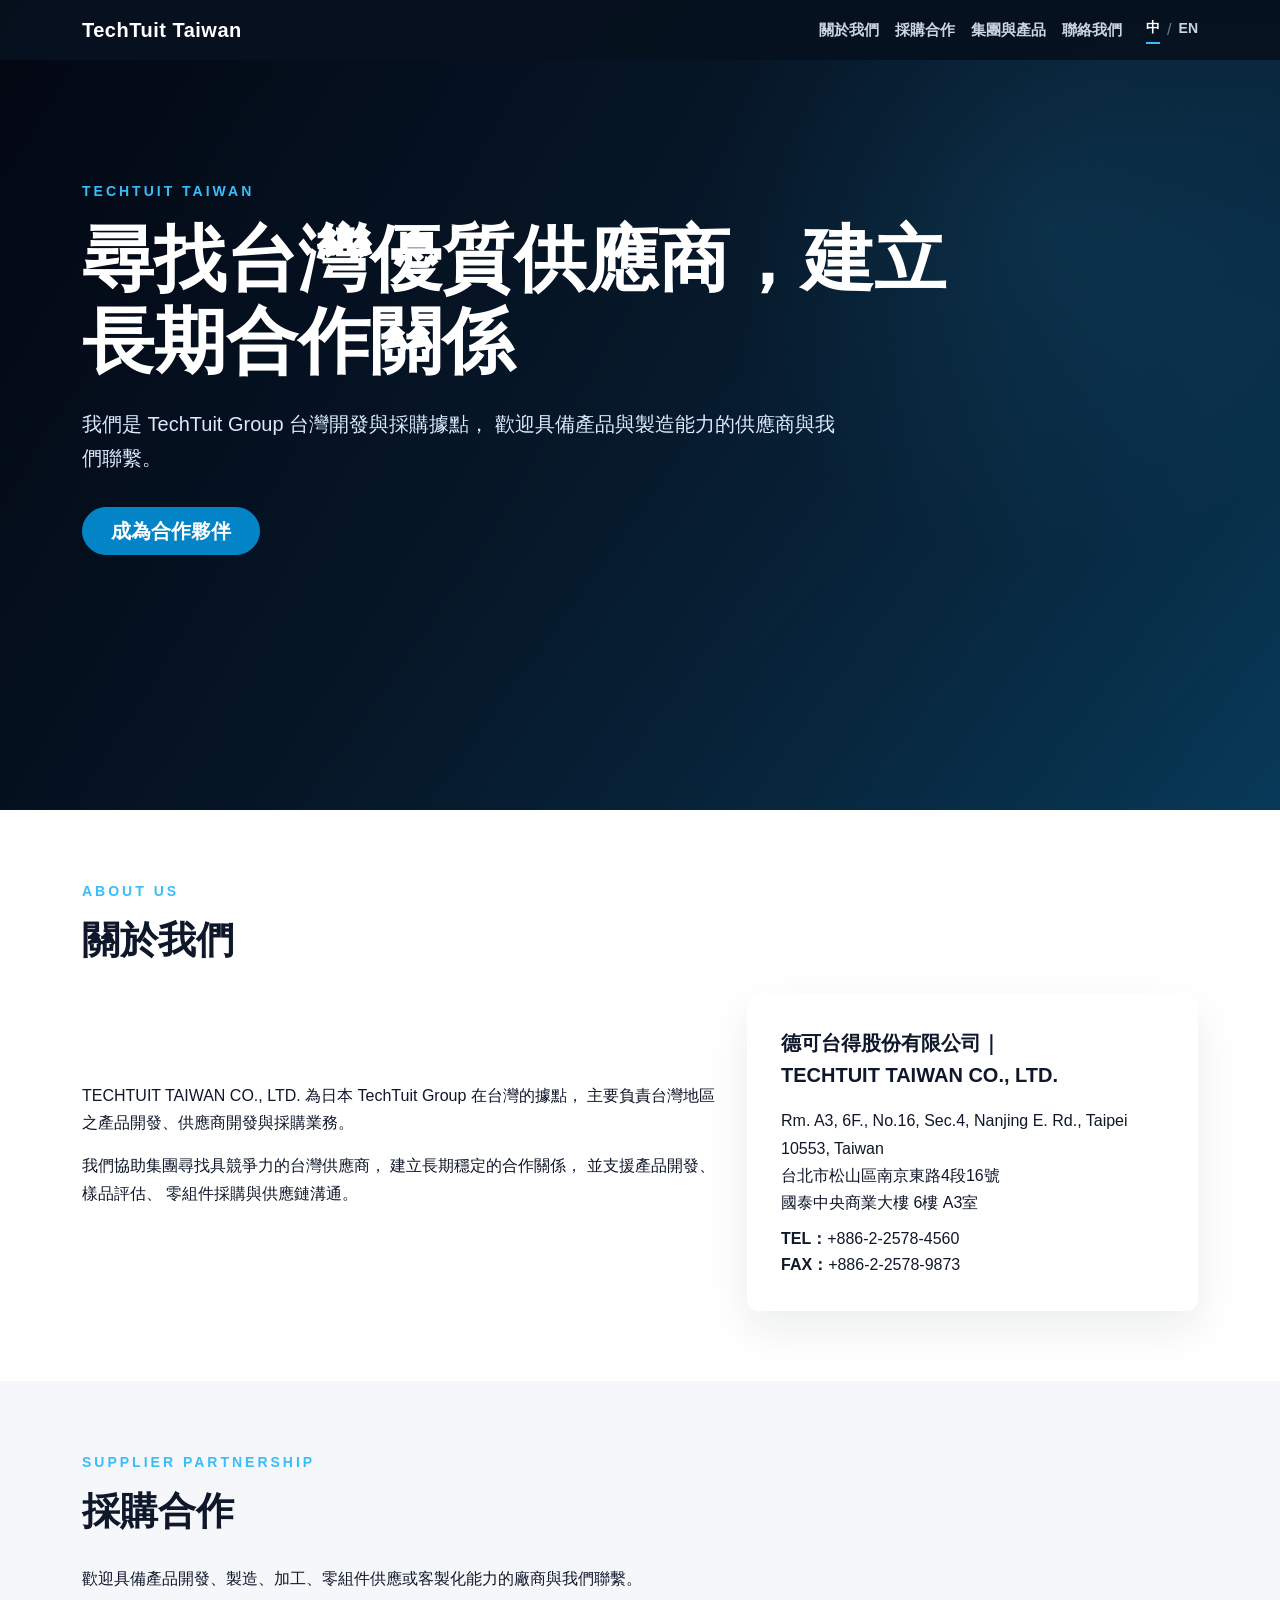
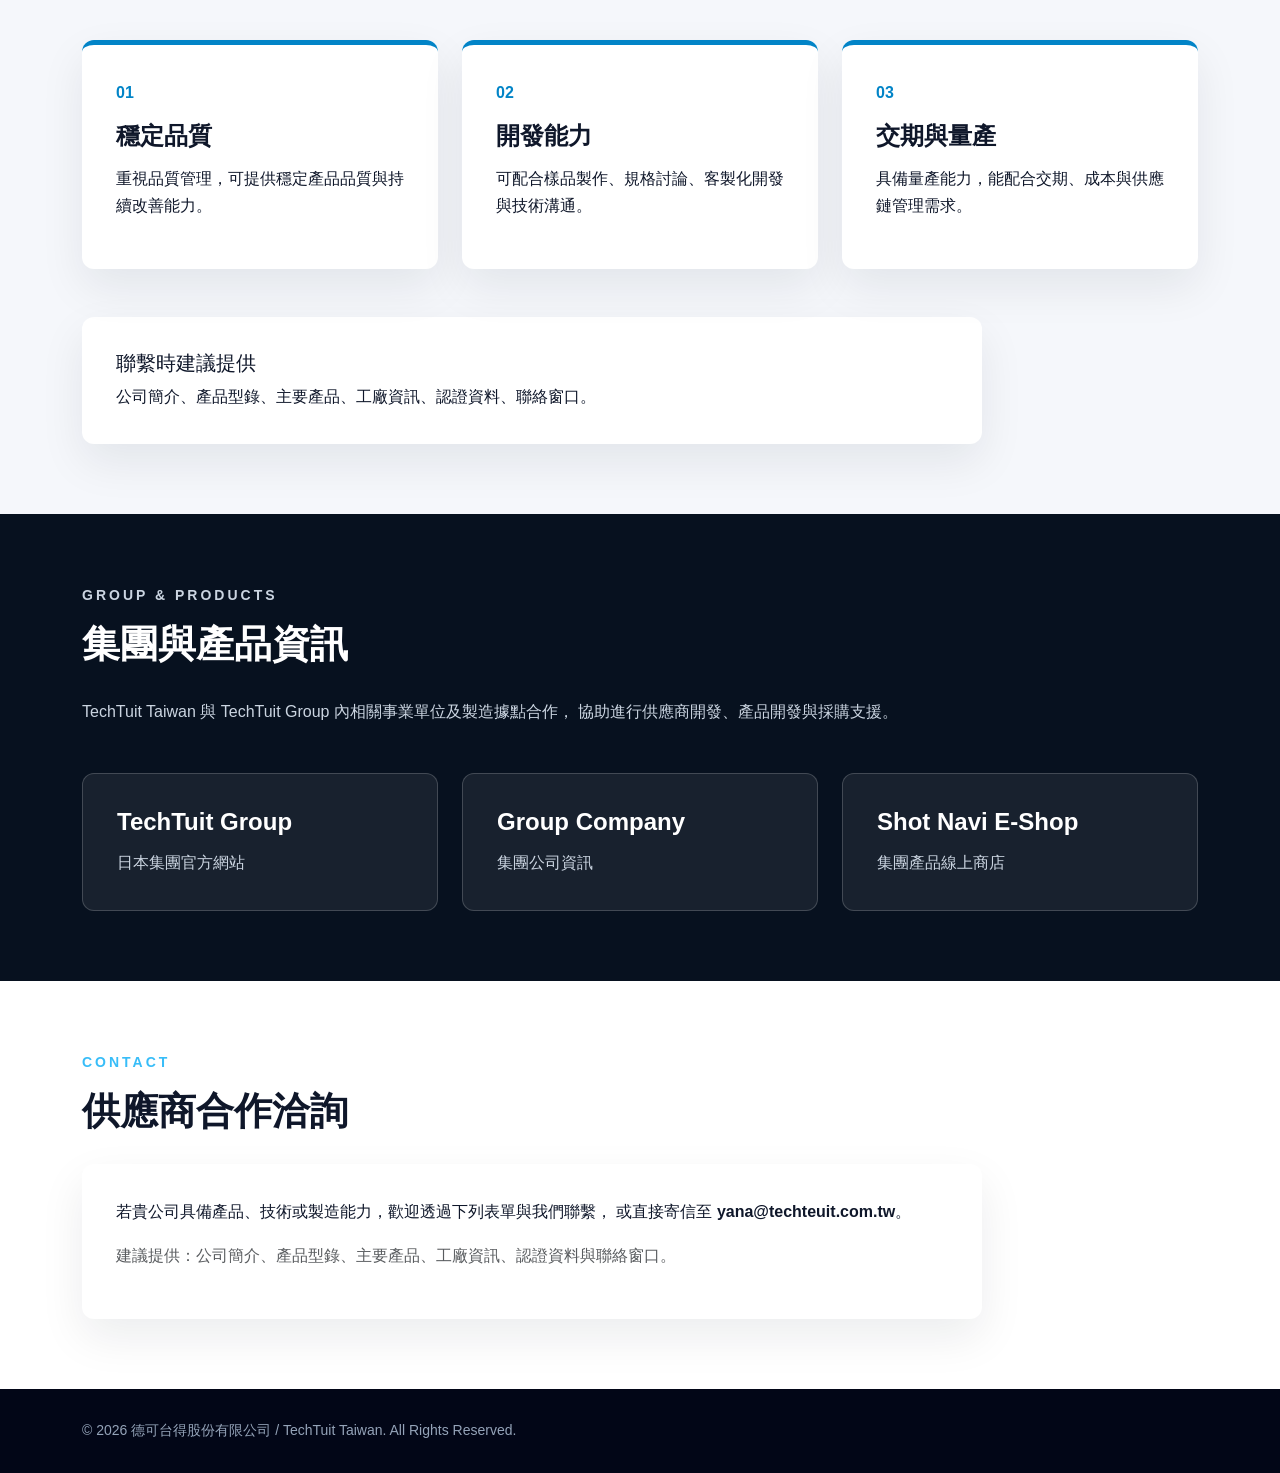
==== index.html @ e98f9c7b "Add files via upload" ====
<!doctype html>
<html lang="zh-Hant">
<head>
  <meta charset="utf-8">
  <meta name="viewport" content="width=device-width, initial-scale=1">
  <title>德可台得股份有限公司｜TECHTUIT TAIWAN CO.,LTD.</title>

  <link href="https://cdn.jsdelivr.net/npm/bootstrap@5.3.3/dist/css/bootstrap.min.css" rel="stylesheet">
  <link href="style2.css" rel="stylesheet">
</head>

<body>

<nav class="navbar navbar-expand-lg navbar-dark fixed-top">
  <div class="container">
    <a class="navbar-brand fw-bold" href="index.html">TechTuit Taiwan</a>

    <button class="navbar-toggler" type="button" data-bs-toggle="collapse" data-bs-target="#nav">
      <span class="navbar-toggler-icon"></span>
    </button>

    <div id="nav" class="collapse navbar-collapse">
      <ul class="navbar-nav ms-auto">
        <li class="nav-item"><a class="nav-link" href="#about">關於我們</a></li>
        <li class="nav-item"><a class="nav-link" href="#supplier">採購合作</a></li>
        <li class="nav-item"><a class="nav-link" href="#group">集團與產品</a></li>
        <li class="nav-item"><a class="nav-link" href="#contact">聯絡我們</a></li>
      </ul>

      <div class="lang-switch ms-lg-3 mt-3 mt-lg-0">
        <a href="index.html" class="active">中</a>
        <span>/</span>
        <a href="en/index.html">EN</a>
      </div>
    </div>
  </div>
</nav>

<header class="hero">
  <div class="container">
    <p class="eyebrow">TechTuit Taiwan</p>
    <h1>尋找台灣優質供應商，建立長期合作關係</h1>
    <p class="lead">
      我們是 TechTuit Group 台灣開發與採購據點，
      歡迎具備產品與製造能力的供應商與我們聯繫。
    </p>
    <a href="#contact" class="btn btn-primary btn-lg mt-3">成為合作夥伴</a>
  </div>
</header>
<section id="about" class="section">
  <div class="container">

    <p class="section-label">About Us</p>
    <h2>關於我們</h2>

    <div class="row align-items-center g-4">

      <div class="col-lg-7">
        <p>
          TECHTUIT TAIWAN CO., LTD. 為日本 TechTuit Group 在台灣的據點，
          主要負責台灣地區之產品開發、供應商開發與採購業務。
        </p>

        <p>
          我們協助集團尋找具競爭力的台灣供應商，
          建立長期穩定的合作關係，
          並支援產品開發、樣品評估、
          零組件採購與供應鏈溝通。
        </p>
      </div>

      <div class="col-lg-5">
        <div class="info-card">

          <h5>
            德可台得股份有限公司｜<br>
            TECHTUIT TAIWAN CO., LTD.
          </h5>

          <p class="address-info">
            Rm. A3, 6F., No.16, Sec.4, Nanjing E. Rd., Taipei 10553, Taiwan<br>
            台北市松山區南京東路4段16號<br>
            國泰中央商業大樓 6樓 A3室
          </p>

          <p class="contact-info">
            <strong>TEL：</strong>+886-2-2578-4560<br>
            <strong>FAX：</strong>+886-2-2578-9873
          </p>

        </div>
      </div>

    </div>
  </div>
</section>

<section id="supplier" class="section section-light">
  <div class="container">
    <p class="section-label">Supplier Partnership</p>
    <h2>採購合作</h2>

    <p class="mb-5">
      歡迎具備產品開發、製造、加工、零組件供應或客製化能力的廠商與我們聯繫。
    </p>

    <div class="row g-4">
      <div class="col-md-4">
        <div class="card-box">
          <span>01</span>
          <h4>穩定品質</h4>
          <p>重視品質管理，可提供穩定產品品質與持續改善能力。</p>
        </div>
      </div>

      <div class="col-md-4">
        <div class="card-box">
          <span>02</span>
          <h4>開發能力</h4>
          <p>可配合樣品製作、規格討論、客製化開發與技術溝通。</p>
        </div>
      </div>

      <div class="col-md-4">
        <div class="card-box">
          <span>03</span>
          <h4>交期與量產</h4>
          <p>具備量產能力，能配合交期、成本與供應鏈管理需求。</p>
        </div>
      </div>
    </div>

    <div class="contact-box mt-5">
      <h5>聯繫時建議提供</h5>
      <p class="mb-0">公司簡介、產品型錄、主要產品、工廠資訊、認證資料、聯絡窗口。</p>
    </div>
  </div>
</section>

<section id="group" class="section section-dark">
  <div class="container">
    <p class="section-label">Group & Products</p>
    <h2>集團與產品資訊</h2>

    <p>
      TechTuit Taiwan 與 TechTuit Group 內相關事業單位及製造據點合作，
      協助進行供應商開發、產品開發與採購支援。
    </p>

    <div class="row g-4 mt-4">
      <div class="col-md-4">
        <a class="link-card" href="https://www.techtuit.co.jp/" target="_blank">
          <h4>TechTuit Group</h4>
          <p>日本集團官方網站</p>
        </a>
      </div>

      <div class="col-md-4">
        <a class="link-card" href="https://www.techtuit.co.jp/abouttechtuit/group/" target="_blank">
          <h4>Group Company</h4>
          <p>集團公司資訊</p>
        </a>
      </div>

      <div class="col-md-4">
        <a class="link-card" href="https://online-shop.shotnavi.jp/" target="_blank">
          <h4>Shot Navi E-Shop</h4>
          <p>集團產品線上商店</p>
        </a>
      </div>
    </div>
  </div>
</section>

<section id="contact" class="section">
  <div class="container">
    <p class="section-label">Contact</p>
    <h2>供應商合作洽詢</h2>

    <div class="contact-box">
      <p>
        若貴公司具備產品、技術或製造能力，歡迎透過下列表單與我們聯繫，
        或直接寄信至 <strong>yana@techteuit.com.tw</strong>。
      </p>

      <p class="text-muted">
        建議提供：公司簡介、產品型錄、主要產品、工廠資訊、認證資料與聯絡窗口。
      </p>
    <!-- 
      <hr>
    
      <form action="https://formspree.io/f/你的ID" method="POST">
        <div class="row g-3">
          <div class="col-md-6">
            <input type="text" name="company" class="form-control" placeholder="公司名稱" required>
          </div>

          <div class="col-md-6">
            <input type="text" name="name" class="form-control" placeholder="聯絡人" required>
          </div>

          <div class="col-md-6">
            <input type="email" name="email" class="form-control" placeholder="Email" required>
          </div>

          <div class="col-md-6">
            <input type="text" name="product" class="form-control" placeholder="產品類型 / 服務項目">
          </div>

          <div class="col-12">
            <textarea name="message" class="form-control" rows="5" placeholder="產品 / 公司介紹"></textarea>
          </div>
        </div>

        <input type="hidden" name="_subject" value="Supplier Contact - TechTuit Taiwan">

        <button type="submit" class="btn btn-primary mt-4">送出資料</button>
      </form>
    </div>
  </div>這段文字被隱藏了 -->
</section>

<footer>
  <div class="container">
    © 2026 德可台得股份有限公司 / TechTuit Taiwan. All Rights Reserved.
  </div>
</footer>

<button id="topBtn">↑</button>

<script src="https://cdn.jsdelivr.net/npm/bootstrap@5.3.3/dist/js/bootstrap.bundle.min.js"></script>
<script src="main.js"></script>

</body>
</html>
---- style2.css ----
:root {
  --navy: #07111f;
  --navy-dark: #020617;
  --blue: #0284c7;
  --sky: #38bdf8;
  --light: #f5f7fb;
  --text: #0f172a;
  --gray: #64748b;
}

* {
  box-sizing: border-box;
}

body {
  margin: 0;
  font-family: "Noto Sans TC", "Segoe UI", Arial, sans-serif;
  color: var(--text);
  background: #fff;
  line-height: 1.7;
}

/* NAVBAR */
.navbar {
  background: rgba(7, 17, 31, 0.95) !important;
  backdrop-filter: blur(10px);
}

.navbar-brand {
  font-weight: 800;
  letter-spacing: .5px;
}

.nav-link {
  color: #cbd5e1 !important;
  font-size: 15px;
  font-weight: 600;
}

.nav-link:hover {
  color: var(--sky) !important;
}

/* LANGUAGE SWITCH */
.lang-switch {
  display: inline-flex;
  align-items: center;
  gap: 7px;
  color: rgba(255, 255, 255, .45);
}

.lang-switch a {
  color: #cbd5e1;
  text-decoration: none;
  margin-left: 0;
  font-size: 14px;
  font-weight: 700;
  padding-bottom: 2px;
}

.lang-switch a:hover {
  color: var(--sky);
}

.lang-switch a.active {
  color: #fff;
  font-weight: 800;
  border-bottom: 2px solid var(--sky);
}

/* HERO */
.hero {
  min-height: 90vh;
  padding: 180px 0 110px;
  color: #fff;
  background:
    linear-gradient(120deg, rgba(3, 7, 18, .94), rgba(8, 47, 73, .75)),
    radial-gradient(circle at 82% 28%, rgba(56, 189, 248, .55), transparent 28%),
    linear-gradient(135deg, #020617, #0f172a 50%, #075985);
}

.eyebrow,
.section-label {
  color: var(--sky);
  font-size: 14px;
  font-weight: 800;
  letter-spacing: 3px;
  text-transform: uppercase;
  margin-bottom: 14px;
}

.hero h1 {
  max-width: 900px;
  font-size: clamp(34px, 5.6vw, 72px);
  font-weight: 800;
  line-height: 1.15;
  margin-bottom: 24px;
}

.hero .lead {
  max-width: 760px;
  color: #dbeafe;
  font-size: 20px;
}

/* SECTIONS */
.section {
  padding: 70px 0;
}

.section-light {
  background: var(--light);
}

.section-dark {
  background: var(--navy);
  color: #fff;
}

.section-dark p {
  color: #cbd5e1;
}

.section h2 {
  font-size: 38px;
  font-weight: 800;
  margin-bottom: 30px;
}

/* CARDS */
.info-card,
.contact-box {
  background: #fff;
  border-radius: 12px;
  padding: 34px;
  box-shadow: 0 18px 45px rgba(15, 23, 42, .08);
}

.info-card h5 {
  line-height: 1.6;
  margin-bottom: 16px;
  font-size: 20px;
  font-weight: 700;
}

.address-info {
  margin-bottom: 10px;
  line-height: 1.7;
}

.contact-info {
  margin-bottom: 0;
  line-height: 1.6;
}

.card-box {
  height: 100%;
  padding: 34px;
  background: #fff;
  border-radius: 12px;
  border-top: 5px solid var(--blue);
  box-shadow: 0 18px 45px rgba(15, 23, 42, .08);
  transition: .25s;
}

.card-box:hover {
  transform: translateY(-6px);
  box-shadow: 0 24px 60px rgba(15, 23, 42, .14);
}

.card-box span {
  display: block;
  color: var(--blue);
  font-weight: 800;
  margin-bottom: 16px;
}

.card-box h4 {
  font-weight: 800;
  margin-bottom: 14px;
}

/* LINK CARDS */
.link-card {
  display: block;
  height: 100%;
  padding: 34px;
  border: 1px solid rgba(255, 255, 255, .18);
  border-radius: 12px;
  color: #fff;
  text-decoration: none;
  background: rgba(255, 255, 255, .07);
  transition: .25s;
}

.link-card:hover {
  color: #fff;
  background: rgba(56, 189, 248, .16);
  transform: translateY(-6px);
}

.link-card h4 {
  font-weight: 800;
  margin-bottom: 12px;
}

.link-card p {
  margin-bottom: 0;
}

/* CONTACT */
.contact-box {
  max-width: 900px;
}

.form-control {
  border-radius: 8px;
  padding: 13px 15px;
  border: 1px solid #dbe3ef;
}

.form-control:focus {
  border-color: var(--blue);
  box-shadow: 0 0 0 .2rem rgba(2, 132, 199, .15);
}

/* BUTTON */
.btn-primary {
  background: var(--blue);
  border-color: var(--blue);
  border-radius: 999px;
  padding-left: 28px;
  padding-right: 28px;
  font-weight: 700;
}

.btn-primary:hover {
  background: #0369a1;
  border-color: #0369a1;
}

/* FOOTER */
footer {
  padding: 30px 0;
  background: var(--navy-dark);
  color: #94a3b8;
  font-size: 14px;
}

/* TOP BUTTON */
#topBtn {
  display: none;
  position: fixed;
  right: 22px;
  bottom: 22px;
  width: 46px;
  height: 46px;
  border: none;
  border-radius: 50%;
  background: var(--blue);
  color: white;
  font-size: 20px;
  z-index: 999;
}

#topBtn:hover {
  background: #0369a1;
}

/* TABLET / NAVBAR MOBILE */
@media (max-width: 991px) {
  .navbar-collapse {
    padding: 18px 0 12px;
  }

  .navbar-nav {
    gap: 8px;
  }

  .nav-link {
    font-size: 16px;
    padding: 10px 0 !important;
  }

  .lang-switch {
    padding-top: 10px;
  }

  .hero {
    padding: 145px 0 82px;
  }

  .hero h1 {
    font-size: 46px;
  }

  .hero .lead {
    font-size: 18px;
  }
}

/* MOBILE */
@media (max-width: 768px) {
  .hero {
    min-height: auto;
    padding: 120px 0 64px;
  }

  .hero h1 {
    font-size: 34px;
    line-height: 1.22;
    letter-spacing: -1px;
    margin-bottom: 18px;
  }

  .hero .lead {
    font-size: 16px;
    line-height: 1.8;
    max-width: 100%;
  }

  .eyebrow,
  .section-label {
    font-size: 12px;
    letter-spacing: 2px;
  }

  .section {
    padding: 64px 0;
  }

  .section h2 {
    font-size: 30px;
    margin-bottom: 22px;
  }

  .card-box,
  .info-card,
  .contact-box,
  .link-card {
    padding: 24px;
    border-radius: 14px;
  }

  .card-box h4,
  .link-card h4 {
    font-size: 20px;
  }
}

/* SMALL MOBILE */
@media (max-width: 480px) {
  .navbar-brand {
    font-size: 20px;
  }

  .hero {
    padding: 112px 0 58px;
  }

  .hero h1 {
    font-size: 31px;
  }

  .hero .lead {
    font-size: 15.5px;
  }

  .hero .btn-primary {
    width: 100%;
    padding: 14px 20px;
    font-size: 17px;
  }
}
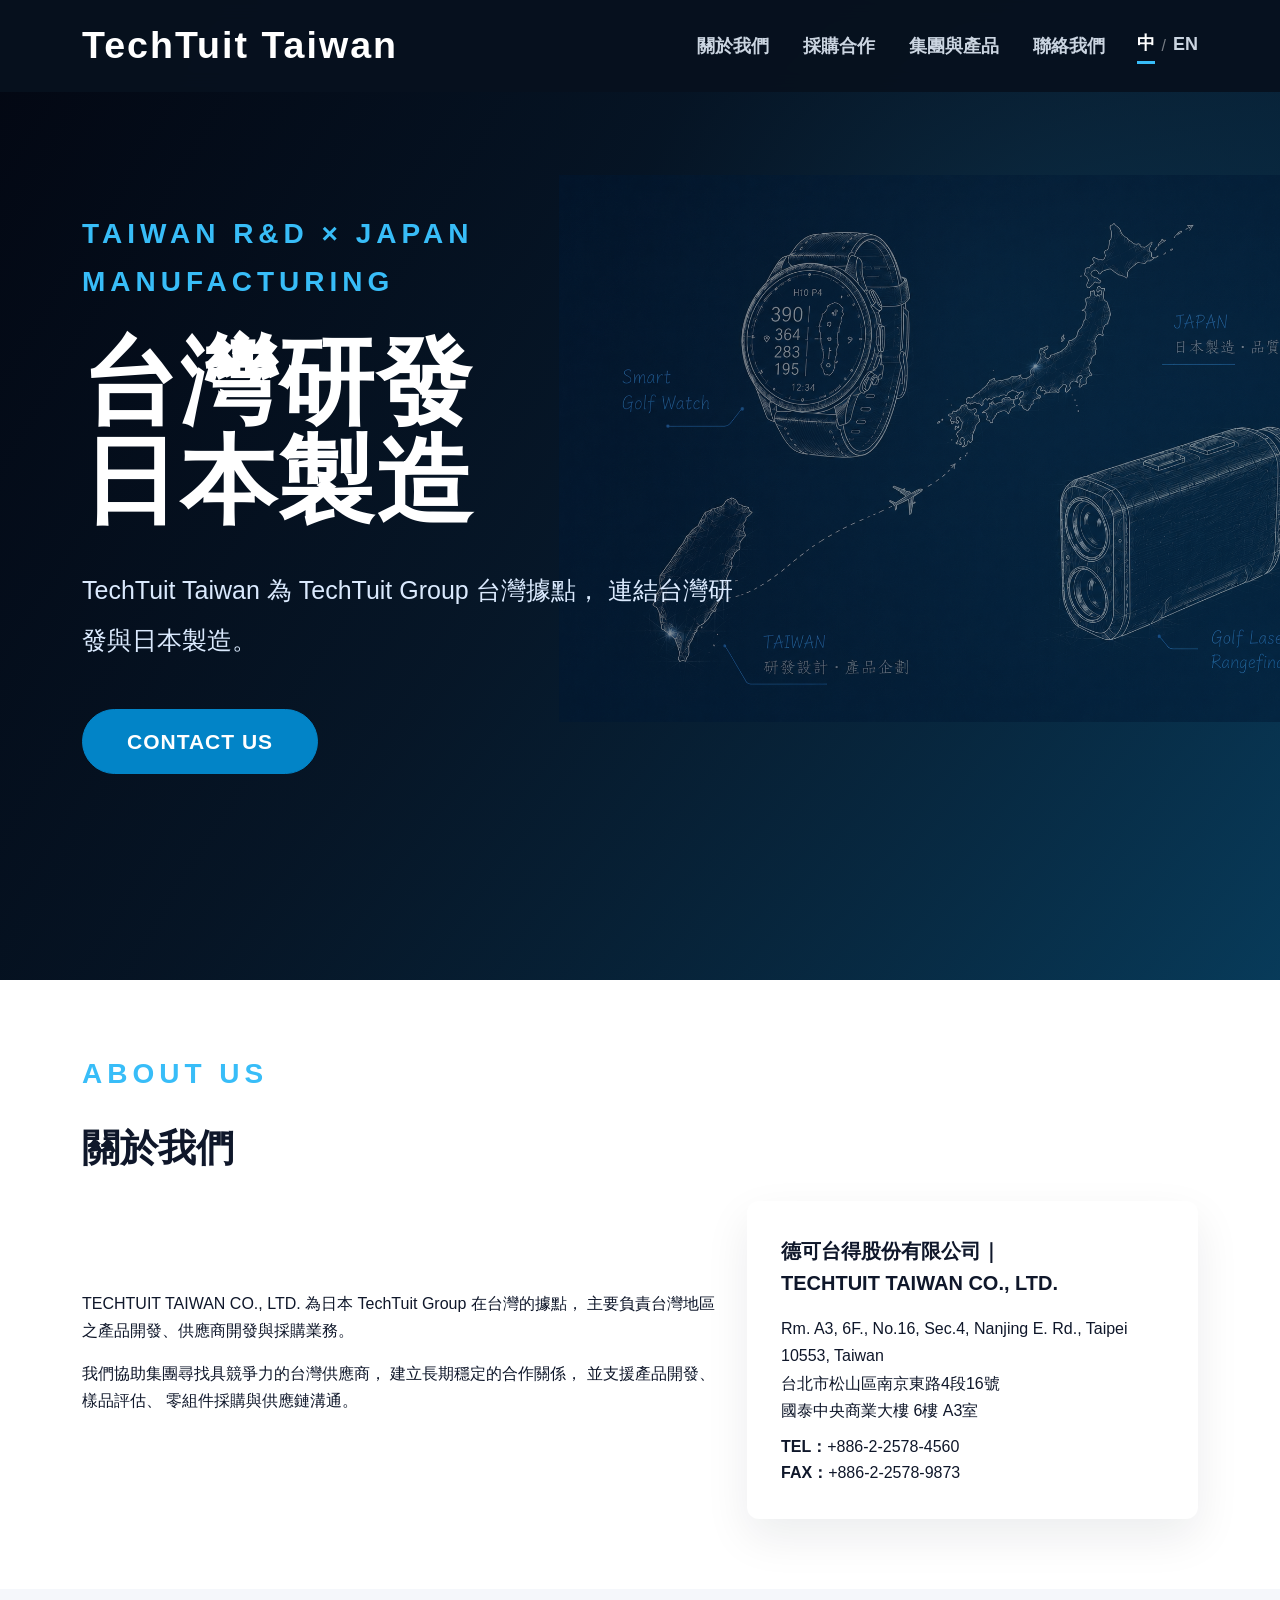
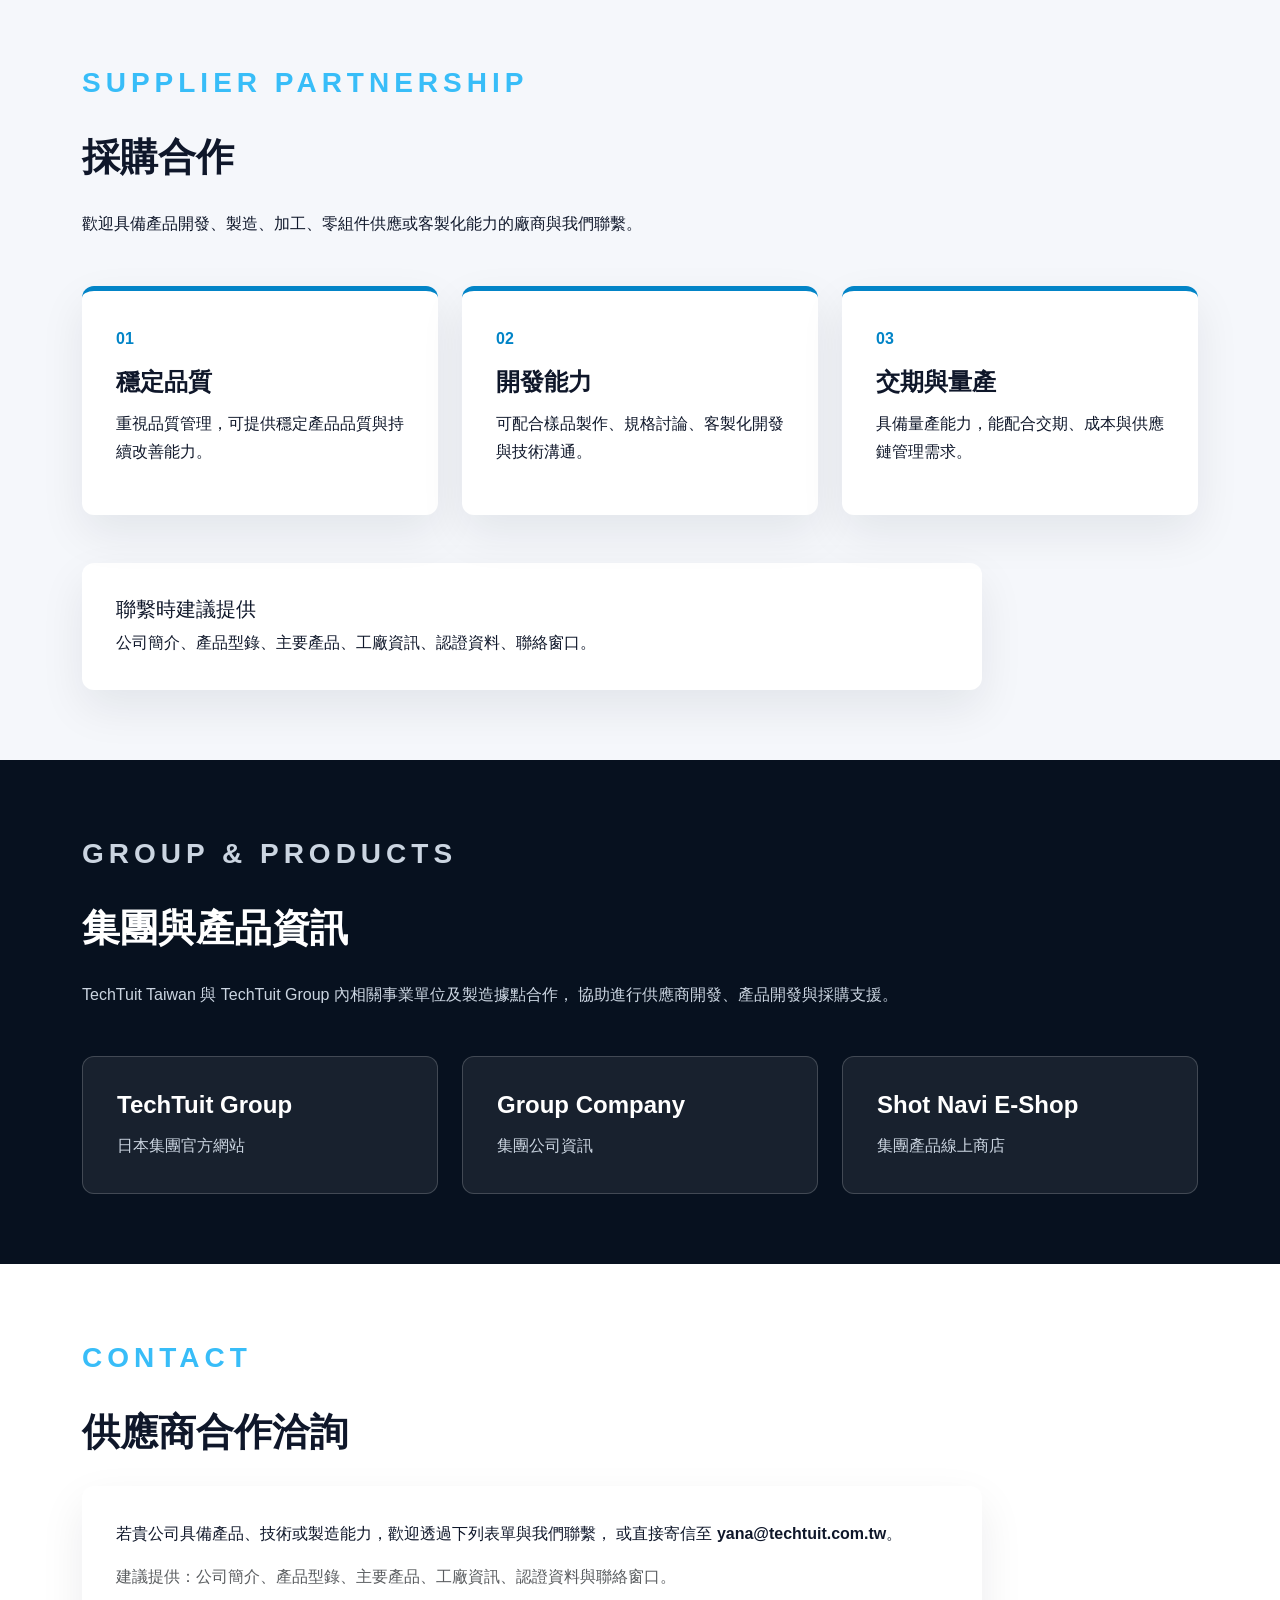
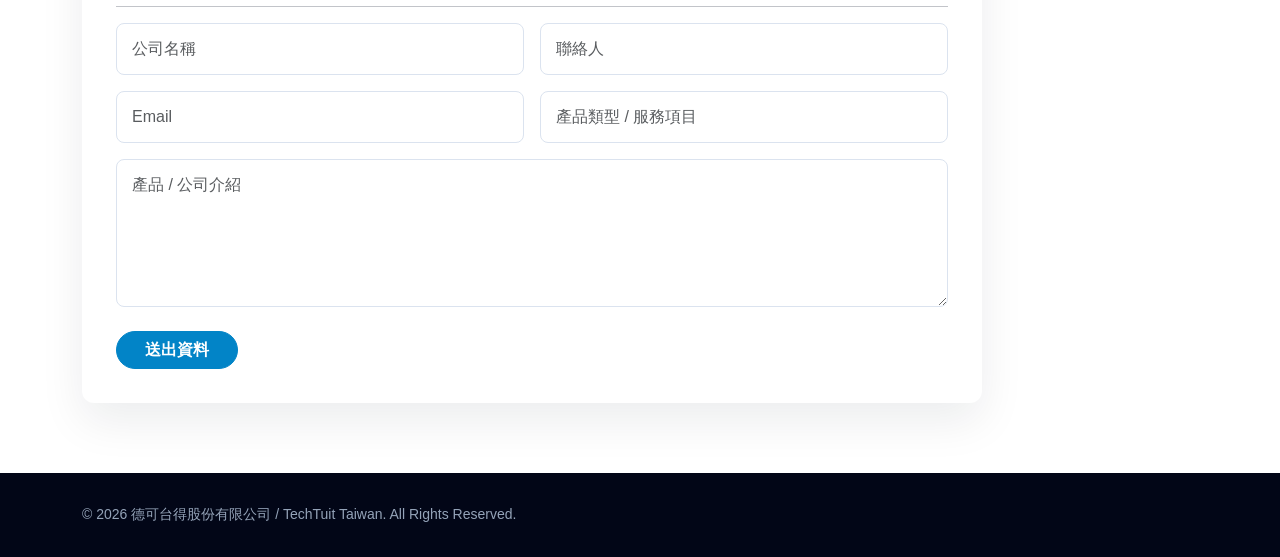
==== commit cf547ffd: "Add files via upload" ====
--- a/index.html
+++ b/index.html
@@ -3,31 +3,32 @@
 <head>
   <meta charset="utf-8">
   <meta name="viewport" content="width=device-width, initial-scale=1">
-  <title>德可台得股份有限公司｜TECHTUIT TAIWAN CO.,LTD.</title>
+  <title>德可台得股份有限公司｜TECHTUIT TAIWAN CO., LTD.</title>
+  <meta name="description" content="TechTuit Taiwan 連結台灣研發與日本製造，協助供應商開發、產品開發與採購合作。">
 
   <link href="https://cdn.jsdelivr.net/npm/bootstrap@5.3.3/dist/css/bootstrap.min.css" rel="stylesheet">
-  <link href="style2.css" rel="stylesheet">
+  <link href="style.css" rel="stylesheet">
 </head>
 
 <body>
 
 <nav class="navbar navbar-expand-lg navbar-dark fixed-top">
   <div class="container">
-    <a class="navbar-brand fw-bold" href="index.html">TechTuit Taiwan</a>
-
-    <button class="navbar-toggler" type="button" data-bs-toggle="collapse" data-bs-target="#nav">
+    <a class="navbar-brand fw-bold" href="#top">TechTuit Taiwan</a>
+
+    <button class="navbar-toggler" type="button" data-bs-toggle="collapse" data-bs-target="#nav" aria-controls="nav" aria-expanded="false" aria-label="Toggle navigation">
       <span class="navbar-toggler-icon"></span>
     </button>
 
     <div id="nav" class="collapse navbar-collapse">
-      <ul class="navbar-nav ms-auto">
+      <ul class="navbar-nav ms-auto align-items-lg-center">
         <li class="nav-item"><a class="nav-link" href="#about">關於我們</a></li>
         <li class="nav-item"><a class="nav-link" href="#supplier">採購合作</a></li>
         <li class="nav-item"><a class="nav-link" href="#group">集團與產品</a></li>
         <li class="nav-item"><a class="nav-link" href="#contact">聯絡我們</a></li>
       </ul>
 
-      <div class="lang-switch ms-lg-3 mt-3 mt-lg-0">
+      <div class="lang-switch ms-lg-4 mt-3 mt-lg-0">
         <a href="index.html" class="active">中</a>
         <span>/</span>
         <a href="en/index.html">EN</a>
@@ -36,25 +37,38 @@
   </div>
 </nav>
 
-<header class="hero">
-  <div class="container">
-    <p class="eyebrow">TechTuit Taiwan</p>
-    <h1>尋找台灣優質供應商，建立長期合作關係</h1>
-    <p class="lead">
-      我們是 TechTuit Group 台灣開發與採購據點，
-      歡迎具備產品與製造能力的供應商與我們聯繫。
-    </p>
-    <a href="#contact" class="btn btn-primary btn-lg mt-3">成為合作夥伴</a>
+<header id="top" class="hero">
+  <div class="container hero-wrapper">
+    <div class="hero-content">
+      <p class="eyebrow">TAIWAN R&amp;D × JAPAN MANUFACTURING</p>
+
+      <h1>
+        台灣研發<br>
+        日本製造
+      </h1>
+
+      <p class="lead">
+        TechTuit Taiwan 為 TechTuit Group 台灣據點，
+        連結台灣研發與日本製造。
+      </p>
+
+      <a href="#contact" class="btn btn-primary btn-lg">
+        CONTACT US
+      </a>
+    </div>
+
+    <div class="hero-image">
+      <img src="images/mainDraw0.png" alt="TechTuit Taiwan 台灣研發日本製造">
+    </div>
   </div>
 </header>
+
 <section id="about" class="section">
   <div class="container">
-
     <p class="section-label">About Us</p>
     <h2>關於我們</h2>
 
     <div class="row align-items-center g-4">
-
       <div class="col-lg-7">
         <p>
           TECHTUIT TAIWAN CO., LTD. 為日本 TechTuit Group 在台灣的據點，
@@ -71,7 +85,6 @@
 
       <div class="col-lg-5">
         <div class="info-card">
-
           <h5>
             德可台得股份有限公司｜<br>
             TECHTUIT TAIWAN CO., LTD.
@@ -87,10 +100,8 @@
             <strong>TEL：</strong>+886-2-2578-4560<br>
             <strong>FAX：</strong>+886-2-2578-9873
           </p>
-
-        </div>
-      </div>
-
+        </div>
+      </div>
     </div>
   </div>
 </section>
@@ -149,21 +160,21 @@
 
     <div class="row g-4 mt-4">
       <div class="col-md-4">
-        <a class="link-card" href="https://www.techtuit.co.jp/" target="_blank">
+        <a class="link-card" href="https://www.techtuit.co.jp/" target="_blank" rel="noopener">
           <h4>TechTuit Group</h4>
           <p>日本集團官方網站</p>
         </a>
       </div>
 
       <div class="col-md-4">
-        <a class="link-card" href="https://www.techtuit.co.jp/abouttechtuit/group/" target="_blank">
+        <a class="link-card" href="https://www.techtuit.co.jp/abouttechtuit/group/" target="_blank" rel="noopener">
           <h4>Group Company</h4>
           <p>集團公司資訊</p>
         </a>
       </div>
 
       <div class="col-md-4">
-        <a class="link-card" href="https://online-shop.shotnavi.jp/" target="_blank">
+        <a class="link-card" href="https://online-shop.shotnavi.jp/" target="_blank" rel="noopener">
           <h4>Shot Navi E-Shop</h4>
           <p>集團產品線上商店</p>
         </a>
@@ -180,16 +191,16 @@
     <div class="contact-box">
       <p>
         若貴公司具備產品、技術或製造能力，歡迎透過下列表單與我們聯繫，
-        或直接寄信至 <strong>yana@techteuit.com.tw</strong>。
+        或直接寄信至 <strong>yana@techtuit.com.tw</strong>。
       </p>
 
       <p class="text-muted">
         建議提供：公司簡介、產品型錄、主要產品、工廠資訊、認證資料與聯絡窗口。
       </p>
-    <!-- 
+
       <hr>
-    
-      <form action="https://formspree.io/f/你的ID" method="POST">
+
+      <form action="https://formspree.io/f/mykaawgk" method="POST">
         <div class="row g-3">
           <div class="col-md-6">
             <input type="text" name="company" class="form-control" placeholder="公司名稱" required>
@@ -213,11 +224,10 @@
         </div>
 
         <input type="hidden" name="_subject" value="Supplier Contact - TechTuit Taiwan">
-
         <button type="submit" class="btn btn-primary mt-4">送出資料</button>
       </form>
     </div>
-  </div>這段文字被隱藏了 -->
+  </div>
 </section>
 
 <footer>
@@ -226,7 +236,7 @@
   </div>
 </footer>
 
-<button id="topBtn">↑</button>
+<button id="topBtn" aria-label="Back to top">↑</button>
 
 <script src="https://cdn.jsdelivr.net/npm/bootstrap@5.3.3/dist/js/bootstrap.bundle.min.js"></script>
 <script src="main.js"></script>
--- a/style.css
+++ b/style.css
@@ -0,0 +1,448 @@
+:root {
+  --navy: #07111f;
+  --navy-dark: #020617;
+  --blue: #0284c7;
+  --sky: #38bdf8;
+  --light: #f5f7fb;
+  --text: #0f172a;
+  --gray: #64748b;
+}
+
+* {
+  box-sizing: border-box;
+}
+
+body {
+  margin: 0;
+  font-family: "Noto Sans TC", "Segoe UI", Arial, sans-serif;
+  color: var(--text);
+  background: #fff;
+  line-height: 1.7;
+}
+
+/* NAVBAR */
+.navbar {
+  min-height: 92px;
+  background: rgba(7, 17, 31, 0.96) !important;
+  backdrop-filter: blur(10px);
+}
+
+.navbar-brand {
+  font-size: 2.35rem;
+  font-weight: 900 !important;
+  letter-spacing: 2px;
+  color: #fff !important;
+}
+
+.navbar-brand span {
+  color: #2ea8ff;
+}
+
+.nav-link {
+  color: #cbd5e1 !important;
+  font-size: 18px;
+  font-weight: 700;
+  margin-left: 18px;
+}
+
+.nav-link:hover {
+  color: var(--sky) !important;
+}
+
+/* LANGUAGE SWITCH */
+.lang-switch {
+  display: inline-flex;
+  align-items: center;
+  gap: 7px;
+  color: rgba(255, 255, 255, .45);
+}
+
+.lang-switch a {
+  color: #cbd5e1;
+  text-decoration: none;
+  font-size: 18px;
+  font-weight: 800;
+  padding-bottom: 3px;
+}
+
+.lang-switch a:hover {
+  color: var(--sky);
+}
+
+.lang-switch a.active {
+  color: #fff;
+  border-bottom: 3px solid var(--sky);
+}
+
+/* HERO */
+.hero {
+  position: relative;
+  overflow: hidden;
+  min-height: 980px;
+  padding: 210px 0 120px;
+  color: #fff;
+  background:
+    linear-gradient(120deg, rgba(3, 7, 18, .96), rgba(8, 47, 73, .72)),
+    radial-gradient(circle at 78% 32%, rgba(56, 189, 248, .48), transparent 32%),
+    linear-gradient(135deg, #020617, #0f172a 50%, #075985);
+}
+
+.hero-wrapper {
+  position: relative;
+}
+
+.hero-content {
+  position: relative;
+  z-index: 2;
+  max-width: 660px;
+}
+
+.hero-image {
+  position: absolute;
+  right: -170px;
+  top: -35px;
+  width: 72%;
+  opacity: .5;
+  z-index: 1;
+  pointer-events: none;
+}
+
+.hero-image img {
+  width: 100%;
+  height: auto;
+  display: block;
+}
+
+.eyebrow,
+.section-label {
+  color: var(--sky);
+  font-size: 28px;
+  font-weight: 900;
+  letter-spacing: 5px;
+  text-transform: uppercase;
+  margin-bottom: 28px;
+}
+
+.hero h1 {
+  max-width: 900px;
+  font-size: clamp(76px, 7.5vw, 132px);
+  font-weight: 900;
+  line-height: 1.03;
+  letter-spacing: 2px;
+  margin-bottom: 34px;
+}
+
+.hero .lead {
+  max-width: 680px;
+  color: #dbeafe;
+  font-size: 25px;
+  line-height: 2;
+  font-weight: 500;
+}
+
+.hero .btn-primary {
+  margin-top: 28px !important;
+  font-size: 21px;
+  padding: 16px 44px;
+  letter-spacing: 1px;
+}
+
+/* SECTIONS */
+.section {
+  padding: 70px 0;
+}
+
+.section-light {
+  background: var(--light);
+}
+
+.section-dark {
+  background: var(--navy);
+  color: #fff;
+}
+
+.section-dark p {
+  color: #cbd5e1;
+}
+
+.section h2 {
+  font-size: 38px;
+  font-weight: 800;
+  margin-bottom: 30px;
+}
+
+/* CARDS */
+.info-card,
+.contact-box {
+  background: #fff;
+  border-radius: 12px;
+  padding: 34px;
+  box-shadow: 0 18px 45px rgba(15, 23, 42, .08);
+}
+
+.info-card h5 {
+  line-height: 1.6;
+  margin-bottom: 16px;
+  font-size: 20px;
+  font-weight: 700;
+}
+
+.address-info {
+  margin-bottom: 10px;
+  line-height: 1.7;
+}
+
+.contact-info {
+  margin-bottom: 0;
+  line-height: 1.6;
+}
+
+.card-box {
+  height: 100%;
+  padding: 34px;
+  background: #fff;
+  border-radius: 12px;
+  border-top: 5px solid var(--blue);
+  box-shadow: 0 18px 45px rgba(15, 23, 42, .08);
+  transition: .25s;
+}
+
+.card-box:hover {
+  transform: translateY(-6px);
+  box-shadow: 0 24px 60px rgba(15, 23, 42, .14);
+}
+
+.card-box span {
+  display: block;
+  color: var(--blue);
+  font-weight: 800;
+  margin-bottom: 16px;
+}
+
+.card-box h4 {
+  font-weight: 800;
+  margin-bottom: 14px;
+}
+
+/* LINK CARDS */
+.link-card {
+  display: block;
+  height: 100%;
+  padding: 34px;
+  border: 1px solid rgba(255, 255, 255, .18);
+  border-radius: 12px;
+  color: #fff;
+  text-decoration: none;
+  background: rgba(255, 255, 255, .07);
+  transition: .25s;
+}
+
+.link-card:hover {
+  color: #fff;
+  background: rgba(56, 189, 248, .16);
+  transform: translateY(-6px);
+}
+
+.link-card h4 {
+  font-weight: 800;
+  margin-bottom: 12px;
+}
+
+.link-card p {
+  margin-bottom: 0;
+}
+
+/* CONTACT */
+.contact-box {
+  max-width: 900px;
+}
+
+.form-control {
+  border-radius: 8px;
+  padding: 13px 15px;
+  border: 1px solid #dbe3ef;
+}
+
+.form-control:focus {
+  border-color: var(--blue);
+  box-shadow: 0 0 0 .2rem rgba(2, 132, 199, .15);
+}
+
+/* BUTTON */
+.btn-primary {
+  background: var(--blue);
+  border-color: var(--blue);
+  border-radius: 999px;
+  padding-left: 28px;
+  padding-right: 28px;
+  font-weight: 800;
+}
+
+.btn-primary:hover {
+  background: #0369a1;
+  border-color: #0369a1;
+}
+
+/* FOOTER */
+footer {
+  padding: 30px 0;
+  background: var(--navy-dark);
+  color: #94a3b8;
+  font-size: 14px;
+}
+
+/* TOP BUTTON */
+#topBtn {
+  display: none;
+  position: fixed;
+  right: 22px;
+  bottom: 22px;
+  width: 46px;
+  height: 46px;
+  border: none;
+  border-radius: 50%;
+  background: var(--blue);
+  color: white;
+  font-size: 20px;
+  z-index: 999;
+}
+
+#topBtn:hover {
+  background: #0369a1;
+}
+
+/* TABLET */
+@media (max-width: 991px) {
+  .navbar {
+    min-height: 78px;
+  }
+
+  .navbar-brand {
+    font-size: 1.8rem;
+  }
+
+  .navbar-collapse {
+    padding: 18px 0 12px;
+  }
+
+  .nav-link {
+    font-size: 16px;
+    padding: 10px 0 !important;
+    margin-left: 0;
+  }
+
+  .lang-switch {
+    padding-top: 10px;
+  }
+
+  .hero {
+    min-height: auto;
+    padding: 150px 0 90px;
+  }
+
+  .hero h1 {
+    font-size: 68px;
+  }
+
+  .hero .lead {
+    font-size: 20px;
+  }
+
+  .hero-image {
+    right: -160px;
+    top: 80px;
+    width: 68%;
+    opacity: .35;
+  }
+}
+
+/* MOBILE */
+@media (max-width: 768px) {
+  .navbar-brand {
+    font-size: 1.45rem;
+  }
+
+  .hero {
+    padding: 130px 0 70px;
+  }
+
+  .hero-content {
+    max-width: 100%;
+  }
+
+  .hero h1 {
+    font-size: 52px;
+    line-height: 1.12;
+    margin-bottom: 22px;
+  }
+
+  .hero .lead {
+    font-size: 17px;
+    line-height: 1.9;
+    max-width: 100%;
+  }
+
+  .eyebrow,
+  .section-label {
+    font-size: 15px;
+    letter-spacing: 3px;
+  }
+
+  .hero-image {
+    position: relative;
+    right: auto;
+    top: auto;
+    width: 115%;
+    margin-left: -8%;
+    margin-top: 36px;
+    opacity: .38;
+  }
+
+  .section {
+    padding: 64px 0;
+  }
+
+  .section h2 {
+    font-size: 30px;
+    margin-bottom: 22px;
+  }
+
+  .card-box,
+  .info-card,
+  .contact-box,
+  .link-card {
+    padding: 24px;
+    border-radius: 14px;
+  }
+
+  .card-box h4,
+  .link-card h4 {
+    font-size: 20px;
+  }
+}
+
+/* SMALL MOBILE */
+@media (max-width: 480px) {
+  .navbar-brand {
+    font-size: 1.15rem;
+    letter-spacing: 1px;
+  }
+
+  .hero {
+    padding: 118px 0 58px;
+  }
+
+  .hero h1 {
+    font-size: 43px;
+  }
+
+  .hero .lead {
+    font-size: 15.5px;
+  }
+
+  .hero .btn-primary {
+    width: 100%;
+    padding: 14px 20px;
+    font-size: 17px;
+  }
+}
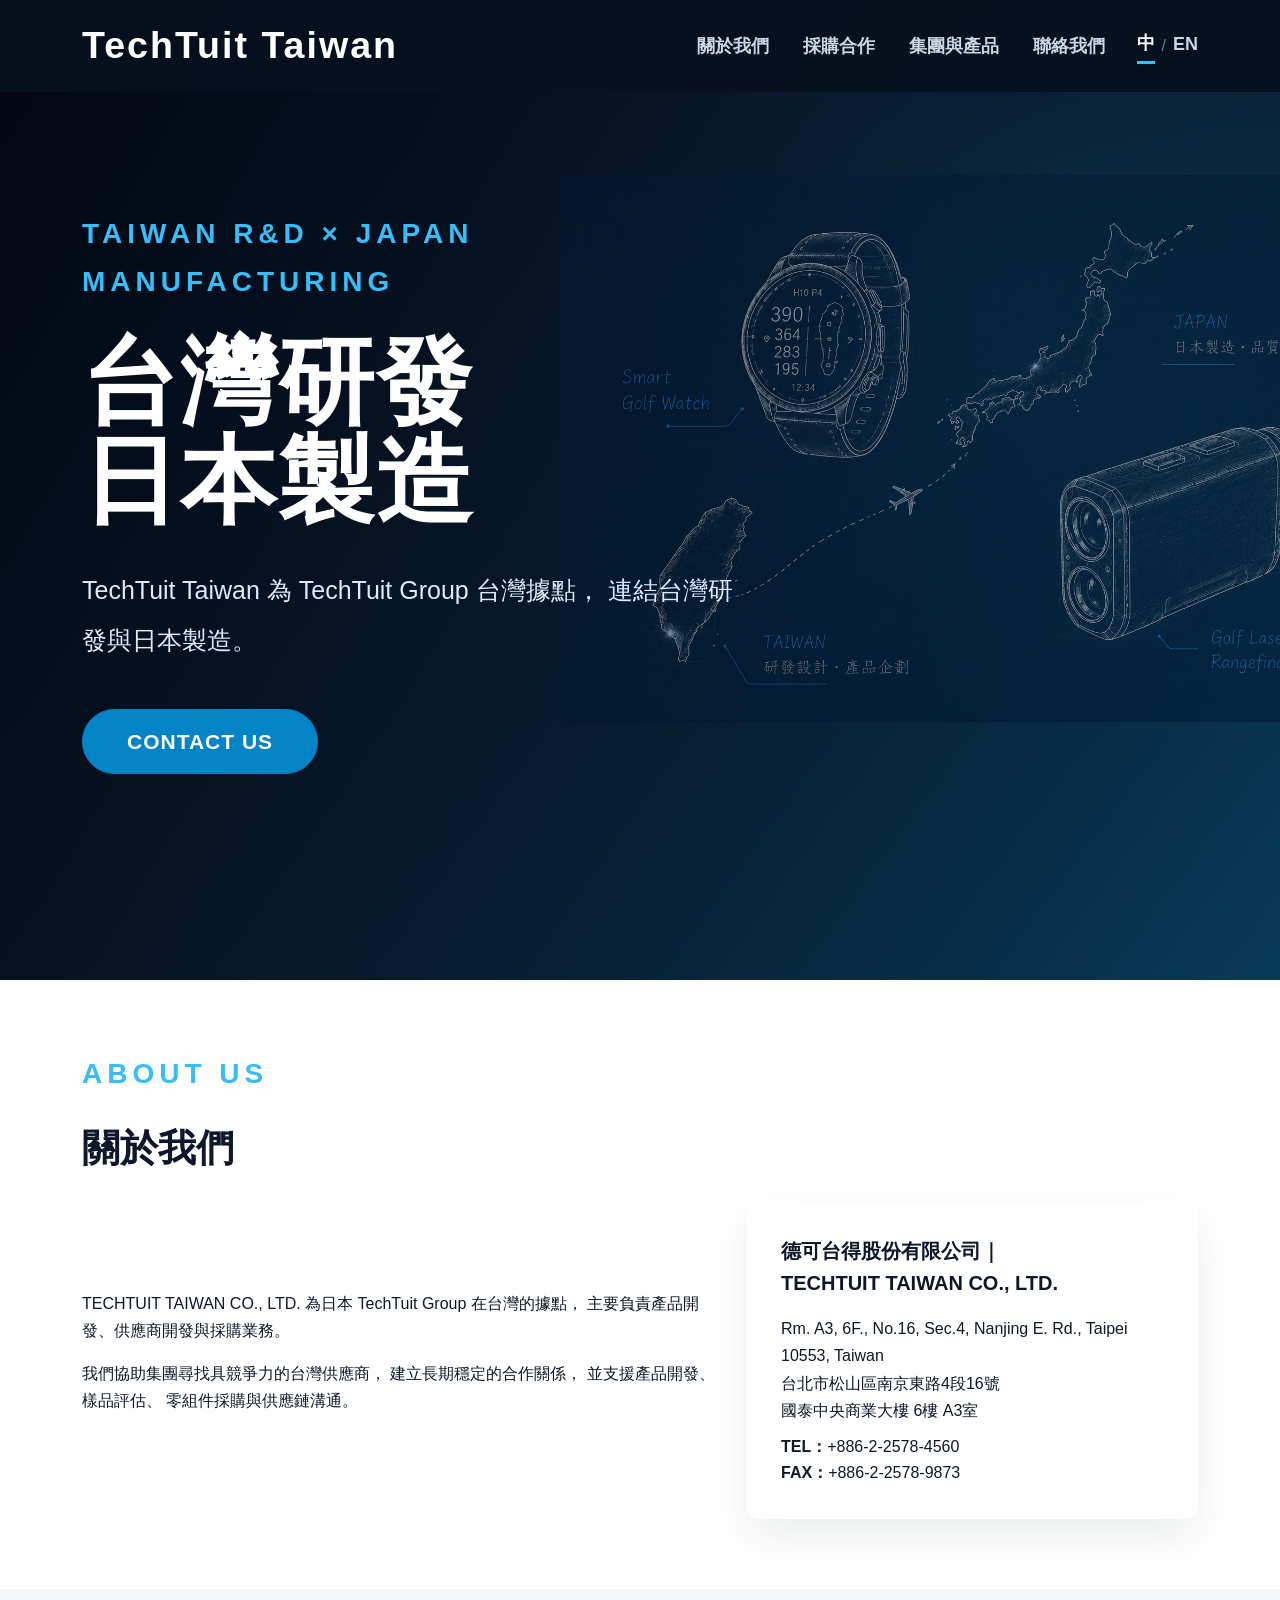
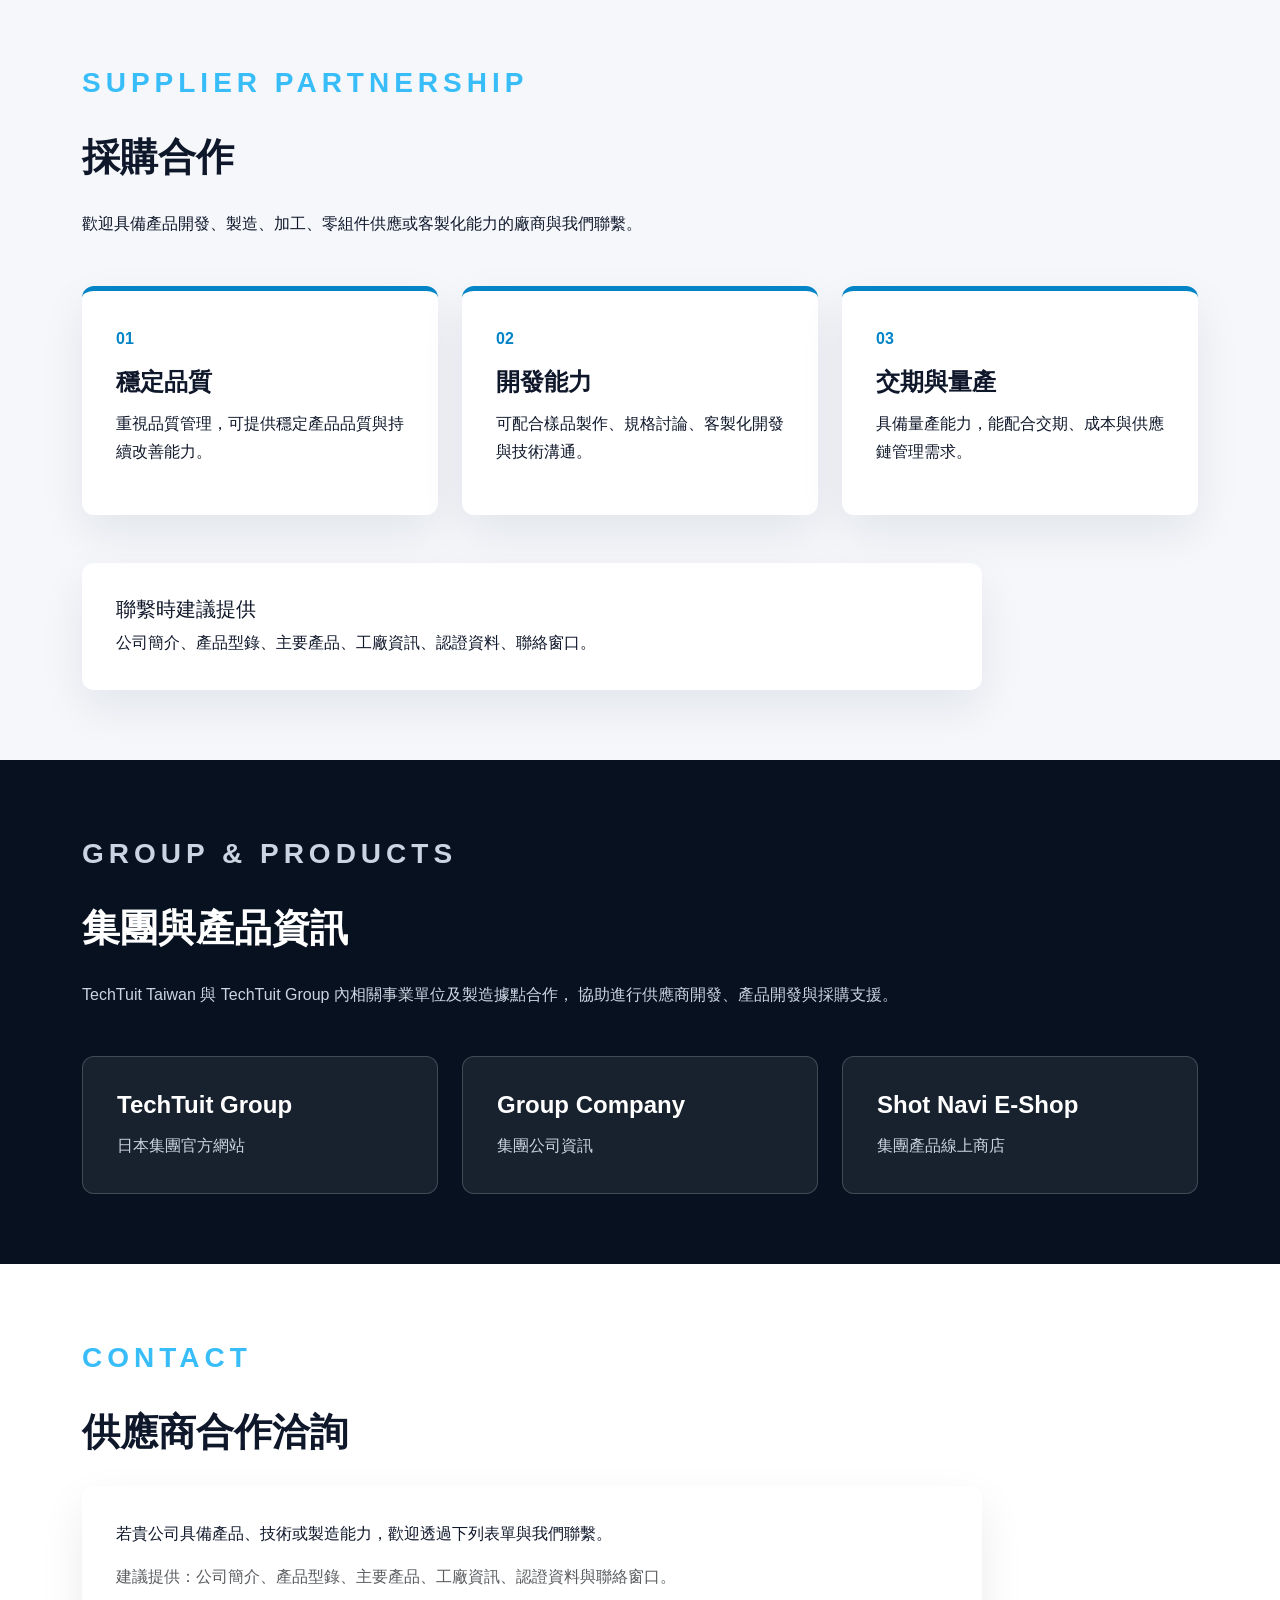
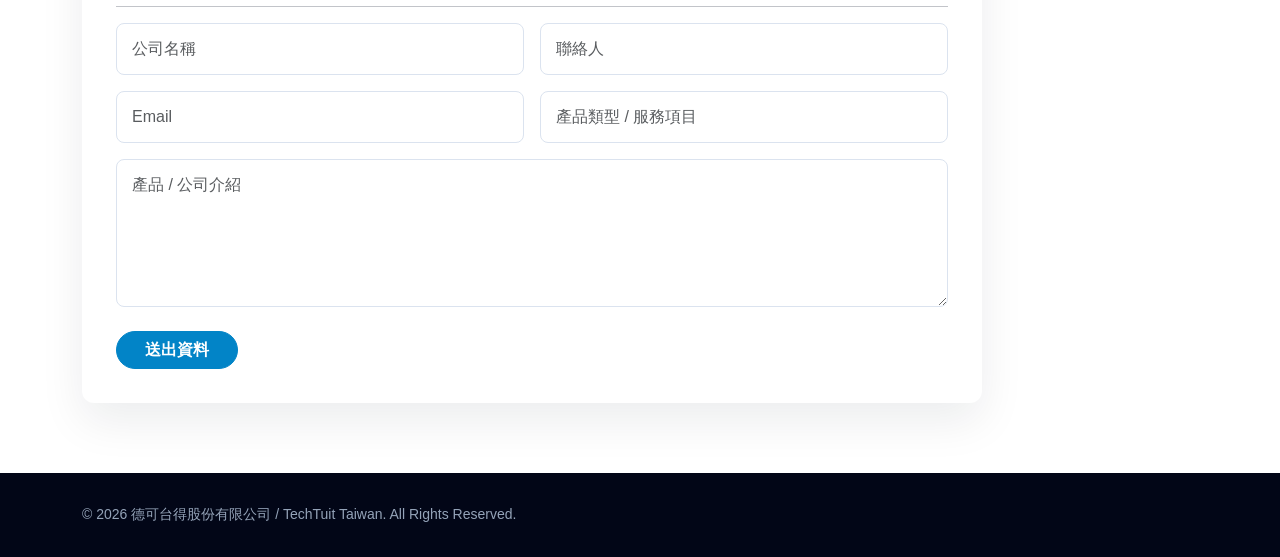
==== commit f7d42d49: "Add files via upload" ====
--- a/index.html
+++ b/index.html
@@ -1,245 +1,245 @@
-<!doctype html>
-<html lang="zh-Hant">
-<head>
-  <meta charset="utf-8">
-  <meta name="viewport" content="width=device-width, initial-scale=1">
-  <title>德可台得股份有限公司｜TECHTUIT TAIWAN CO., LTD.</title>
-  <meta name="description" content="TechTuit Taiwan 連結台灣研發與日本製造，協助供應商開發、產品開發與採購合作。">
-
-  <link href="https://cdn.jsdelivr.net/npm/bootstrap@5.3.3/dist/css/bootstrap.min.css" rel="stylesheet">
-  <link href="style.css" rel="stylesheet">
-</head>
-
-<body>
-
-<nav class="navbar navbar-expand-lg navbar-dark fixed-top">
-  <div class="container">
-    <a class="navbar-brand fw-bold" href="#top">TechTuit Taiwan</a>
-
-    <button class="navbar-toggler" type="button" data-bs-toggle="collapse" data-bs-target="#nav" aria-controls="nav" aria-expanded="false" aria-label="Toggle navigation">
-      <span class="navbar-toggler-icon"></span>
-    </button>
-
-    <div id="nav" class="collapse navbar-collapse">
-      <ul class="navbar-nav ms-auto align-items-lg-center">
-        <li class="nav-item"><a class="nav-link" href="#about">關於我們</a></li>
-        <li class="nav-item"><a class="nav-link" href="#supplier">採購合作</a></li>
-        <li class="nav-item"><a class="nav-link" href="#group">集團與產品</a></li>
-        <li class="nav-item"><a class="nav-link" href="#contact">聯絡我們</a></li>
-      </ul>
-
-      <div class="lang-switch ms-lg-4 mt-3 mt-lg-0">
-        <a href="index.html" class="active">中</a>
-        <span>/</span>
-        <a href="en/index.html">EN</a>
-      </div>
-    </div>
-  </div>
-</nav>
-
-<header id="top" class="hero">
-  <div class="container hero-wrapper">
-    <div class="hero-content">
-      <p class="eyebrow">TAIWAN R&amp;D × JAPAN MANUFACTURING</p>
-
-      <h1>
-        台灣研發<br>
-        日本製造
-      </h1>
-
-      <p class="lead">
-        TechTuit Taiwan 為 TechTuit Group 台灣據點，
-        連結台灣研發與日本製造。
-      </p>
-
-      <a href="#contact" class="btn btn-primary btn-lg">
-        CONTACT US
-      </a>
-    </div>
-
-    <div class="hero-image">
-      <img src="images/mainDraw0.png" alt="TechTuit Taiwan 台灣研發日本製造">
-    </div>
-  </div>
-</header>
-
-<section id="about" class="section">
-  <div class="container">
-    <p class="section-label">About Us</p>
-    <h2>關於我們</h2>
-
-    <div class="row align-items-center g-4">
-      <div class="col-lg-7">
-        <p>
-          TECHTUIT TAIWAN CO., LTD. 為日本 TechTuit Group 在台灣的據點，
-          主要負責台灣地區之產品開發、供應商開發與採購業務。
-        </p>
-
-        <p>
-          我們協助集團尋找具競爭力的台灣供應商，
-          建立長期穩定的合作關係，
-          並支援產品開發、樣品評估、
-          零組件採購與供應鏈溝通。
-        </p>
-      </div>
-
-      <div class="col-lg-5">
-        <div class="info-card">
-          <h5>
-            德可台得股份有限公司｜<br>
-            TECHTUIT TAIWAN CO., LTD.
-          </h5>
-
-          <p class="address-info">
-            Rm. A3, 6F., No.16, Sec.4, Nanjing E. Rd., Taipei 10553, Taiwan<br>
-            台北市松山區南京東路4段16號<br>
-            國泰中央商業大樓 6樓 A3室
-          </p>
-
-          <p class="contact-info">
-            <strong>TEL：</strong>+886-2-2578-4560<br>
-            <strong>FAX：</strong>+886-2-2578-9873
-          </p>
-        </div>
-      </div>
-    </div>
-  </div>
-</section>
-
-<section id="supplier" class="section section-light">
-  <div class="container">
-    <p class="section-label">Supplier Partnership</p>
-    <h2>採購合作</h2>
-
-    <p class="mb-5">
-      歡迎具備產品開發、製造、加工、零組件供應或客製化能力的廠商與我們聯繫。
-    </p>
-
-    <div class="row g-4">
-      <div class="col-md-4">
-        <div class="card-box">
-          <span>01</span>
-          <h4>穩定品質</h4>
-          <p>重視品質管理，可提供穩定產品品質與持續改善能力。</p>
-        </div>
-      </div>
-
-      <div class="col-md-4">
-        <div class="card-box">
-          <span>02</span>
-          <h4>開發能力</h4>
-          <p>可配合樣品製作、規格討論、客製化開發與技術溝通。</p>
-        </div>
-      </div>
-
-      <div class="col-md-4">
-        <div class="card-box">
-          <span>03</span>
-          <h4>交期與量產</h4>
-          <p>具備量產能力，能配合交期、成本與供應鏈管理需求。</p>
-        </div>
-      </div>
-    </div>
-
-    <div class="contact-box mt-5">
-      <h5>聯繫時建議提供</h5>
-      <p class="mb-0">公司簡介、產品型錄、主要產品、工廠資訊、認證資料、聯絡窗口。</p>
-    </div>
-  </div>
-</section>
-
-<section id="group" class="section section-dark">
-  <div class="container">
-    <p class="section-label">Group & Products</p>
-    <h2>集團與產品資訊</h2>
-
-    <p>
-      TechTuit Taiwan 與 TechTuit Group 內相關事業單位及製造據點合作，
-      協助進行供應商開發、產品開發與採購支援。
-    </p>
-
-    <div class="row g-4 mt-4">
-      <div class="col-md-4">
-        <a class="link-card" href="https://www.techtuit.co.jp/" target="_blank" rel="noopener">
-          <h4>TechTuit Group</h4>
-          <p>日本集團官方網站</p>
-        </a>
-      </div>
-
-      <div class="col-md-4">
-        <a class="link-card" href="https://www.techtuit.co.jp/abouttechtuit/group/" target="_blank" rel="noopener">
-          <h4>Group Company</h4>
-          <p>集團公司資訊</p>
-        </a>
-      </div>
-
-      <div class="col-md-4">
-        <a class="link-card" href="https://online-shop.shotnavi.jp/" target="_blank" rel="noopener">
-          <h4>Shot Navi E-Shop</h4>
-          <p>集團產品線上商店</p>
-        </a>
-      </div>
-    </div>
-  </div>
-</section>
-
-<section id="contact" class="section">
-  <div class="container">
-    <p class="section-label">Contact</p>
-    <h2>供應商合作洽詢</h2>
-
-    <div class="contact-box">
-      <p>
-        若貴公司具備產品、技術或製造能力，歡迎透過下列表單與我們聯繫，
-        或直接寄信至 <strong>yana@techtuit.com.tw</strong>。
-      </p>
-
-      <p class="text-muted">
-        建議提供：公司簡介、產品型錄、主要產品、工廠資訊、認證資料與聯絡窗口。
-      </p>
-
-      <hr>
-
-      <form action="https://formspree.io/f/mykaawgk" method="POST">
-        <div class="row g-3">
-          <div class="col-md-6">
-            <input type="text" name="company" class="form-control" placeholder="公司名稱" required>
-          </div>
-
-          <div class="col-md-6">
-            <input type="text" name="name" class="form-control" placeholder="聯絡人" required>
-          </div>
-
-          <div class="col-md-6">
-            <input type="email" name="email" class="form-control" placeholder="Email" required>
-          </div>
-
-          <div class="col-md-6">
-            <input type="text" name="product" class="form-control" placeholder="產品類型 / 服務項目">
-          </div>
-
-          <div class="col-12">
-            <textarea name="message" class="form-control" rows="5" placeholder="產品 / 公司介紹"></textarea>
-          </div>
-        </div>
-
-        <input type="hidden" name="_subject" value="Supplier Contact - TechTuit Taiwan">
-        <button type="submit" class="btn btn-primary mt-4">送出資料</button>
-      </form>
-    </div>
-  </div>
-</section>
-
-<footer>
-  <div class="container">
-    © 2026 德可台得股份有限公司 / TechTuit Taiwan. All Rights Reserved.
-  </div>
-</footer>
-
-<button id="topBtn" aria-label="Back to top">↑</button>
-
-<script src="https://cdn.jsdelivr.net/npm/bootstrap@5.3.3/dist/js/bootstrap.bundle.min.js"></script>
-<script src="main.js"></script>
-
-</body>
-</html>+<!doctype html>
+<html lang="zh-Hant">
+<head>
+  <meta charset="utf-8">
+  <meta name="viewport" content="width=device-width, initial-scale=1">
+  <title>TechTuit Taiwan | Taiwan R&D × Japan Manufacturing</title>
+  <meta name="description" content="TechTuit Taiwan 連結台灣研發與日本製造，協助供應商開發、產品開發與採購合作。">
+
+  <link href="https://cdn.jsdelivr.net/npm/bootstrap@5.3.3/dist/css/bootstrap.min.css" rel="stylesheet">
+  <link href="style.css" rel="stylesheet">
+</head>
+
+<body>
+
+<nav class="navbar navbar-expand-lg navbar-dark fixed-top">
+  <div class="container">
+    <a class="navbar-brand fw-bold" href="#top">TechTuit Taiwan</a>
+
+    <button class="navbar-toggler" type="button" data-bs-toggle="collapse" data-bs-target="#nav" aria-controls="nav" aria-expanded="false" aria-label="Toggle navigation">
+      <span class="navbar-toggler-icon"></span>
+    </button>
+
+    <div id="nav" class="collapse navbar-collapse">
+      <ul class="navbar-nav ms-auto align-items-lg-center">
+        <li class="nav-item"><a class="nav-link" href="#about">關於我們</a></li>
+        <li class="nav-item"><a class="nav-link" href="#supplier">採購合作</a></li>
+        <li class="nav-item"><a class="nav-link" href="#group">集團與產品</a></li>
+        <li class="nav-item"><a class="nav-link" href="#contact">聯絡我們</a></li>
+      </ul>
+
+      <div class="lang-switch ms-lg-4 mt-3 mt-lg-0">
+        <a href="index.html" class="active">中</a>
+        <span>/</span>
+        <a href="en/index.html">EN</a>
+      </div>
+    </div>
+  </div>
+</nav>
+
+<header id="top" class="hero">
+  <div class="container hero-wrapper">
+    <div class="hero-content">
+      <p class="eyebrow">TAIWAN R&amp;D × JAPAN MANUFACTURING</p>
+
+      <h1>
+        台灣研發<br>
+        日本製造
+      </h1>
+
+      <p class="lead">
+        TechTuit Taiwan 為 TechTuit Group 台灣據點，
+        連結台灣研發與日本製造。
+      </p>
+
+      <a href="#contact" class="btn btn-primary btn-lg">
+        CONTACT US
+      </a>
+    </div>
+
+    <div class="hero-image">
+      <img src="images/mainDraw0.png" alt="TechTuit Taiwan 台灣研發日本製造">
+    </div>
+  </div>
+</header>
+
+<section id="about" class="section">
+  <div class="container">
+    <p class="section-label">About Us</p>
+    <h2>關於我們</h2>
+
+    <div class="row align-items-center g-4">
+      <div class="col-lg-7">
+        <p>
+          TECHTUIT TAIWAN CO., LTD. 為日本 TechTuit Group 在台灣的據點，
+          主要負責產品開發、供應商開發與採購業務。
+        </p>
+
+        <p>
+          我們協助集團尋找具競爭力的台灣供應商，
+          建立長期穩定的合作關係，
+          並支援產品開發、樣品評估、
+          零組件採購與供應鏈溝通。
+        </p>
+      </div>
+
+      <div class="col-lg-5">
+        <div class="info-card">
+          <h5>
+            德可台得股份有限公司｜<br>
+            TECHTUIT TAIWAN CO., LTD.
+          </h5>
+
+          <p class="address-info">
+            Rm. A3, 6F., No.16, Sec.4, Nanjing E. Rd., Taipei 10553, Taiwan<br>
+            台北市松山區南京東路4段16號<br>
+            國泰中央商業大樓 6樓 A3室
+          </p>
+
+          <p class="contact-info">
+            <strong>TEL：</strong>+886-2-2578-4560<br>
+            <strong>FAX：</strong>+886-2-2578-9873
+          </p>
+        </div>
+      </div>
+    </div>
+  </div>
+</section>
+
+<section id="supplier" class="section section-light">
+  <div class="container">
+    <p class="section-label">Supplier Partnership</p>
+    <h2>採購合作</h2>
+
+    <p class="mb-5">
+      歡迎具備產品開發、製造、加工、零組件供應或客製化能力的廠商與我們聯繫。
+    </p>
+
+    <div class="row g-4">
+      <div class="col-md-4">
+        <div class="card-box">
+          <span>01</span>
+          <h4>穩定品質</h4>
+          <p>重視品質管理，可提供穩定產品品質與持續改善能力。</p>
+        </div>
+      </div>
+
+      <div class="col-md-4">
+        <div class="card-box">
+          <span>02</span>
+          <h4>開發能力</h4>
+          <p>可配合樣品製作、規格討論、客製化開發與技術溝通。</p>
+        </div>
+      </div>
+
+      <div class="col-md-4">
+        <div class="card-box">
+          <span>03</span>
+          <h4>交期與量產</h4>
+          <p>具備量產能力，能配合交期、成本與供應鏈管理需求。</p>
+        </div>
+      </div>
+    </div>
+
+    <div class="contact-box mt-5">
+      <h5>聯繫時建議提供</h5>
+      <p class="mb-0">公司簡介、產品型錄、主要產品、工廠資訊、認證資料、聯絡窗口。</p>
+    </div>
+  </div>
+</section>
+
+<section id="group" class="section section-dark">
+  <div class="container">
+    <p class="section-label">Group & Products</p>
+    <h2>集團與產品資訊</h2>
+
+    <p>
+      TechTuit Taiwan 與 TechTuit Group 內相關事業單位及製造據點合作，
+      協助進行供應商開發、產品開發與採購支援。
+    </p>
+
+    <div class="row g-4 mt-4">
+      <div class="col-md-4">
+        <a class="link-card" href="https://www.techtuit.co.jp/" target="_blank" rel="noopener">
+          <h4>TechTuit Group</h4>
+          <p>日本集團官方網站</p>
+        </a>
+      </div>
+
+      <div class="col-md-4">
+        <a class="link-card" href="https://www.techtuit.co.jp/abouttechtuit/group/" target="_blank" rel="noopener">
+          <h4>Group Company</h4>
+          <p>集團公司資訊</p>
+        </a>
+      </div>
+
+      <div class="col-md-4">
+        <a class="link-card" href="https://online-shop.shotnavi.jp/" target="_blank" rel="noopener">
+          <h4>Shot Navi E-Shop</h4>
+          <p>集團產品線上商店</p>
+        </a>
+      </div>
+    </div>
+  </div>
+</section>
+
+<section id="contact" class="section">
+  <div class="container">
+    <p class="section-label">Contact</p>
+    <h2>供應商合作洽詢</h2>
+
+    <div class="contact-box">
+      <p>
+        若貴公司具備產品、技術或製造能力，歡迎透過下列表單與我們聯繫<!--，
+        或直接寄信至 <strong>yana@techtuit.com.tw</strong>-->。
+      </p>
+
+      <p class="text-muted">
+        建議提供：公司簡介、產品型錄、主要產品、工廠資訊、認證資料與聯絡窗口。
+      </p>
+
+      <hr>
+
+      <form action="https://formspree.io/f/mykaawgk" method="POST">
+        <div class="row g-3">
+          <div class="col-md-6">
+            <input type="text" name="company" class="form-control" placeholder="公司名稱" required>
+          </div>
+
+          <div class="col-md-6">
+            <input type="text" name="name" class="form-control" placeholder="聯絡人" required>
+          </div>
+
+          <div class="col-md-6">
+            <input type="email" name="email" class="form-control" placeholder="Email" required>
+          </div>
+
+          <div class="col-md-6">
+            <input type="text" name="product" class="form-control" placeholder="產品類型 / 服務項目">
+          </div>
+
+          <div class="col-12">
+            <textarea name="message" class="form-control" rows="5" placeholder="產品 / 公司介紹"></textarea>
+          </div>
+        </div>
+
+        <input type="hidden" name="_subject" value="Supplier Contact - TechTuit Taiwan">
+        <button type="submit" class="btn btn-primary mt-4">送出資料</button>
+      </form>
+    </div>
+  </div>
+</section>
+
+<footer>
+  <div class="container">
+    © 2026 德可台得股份有限公司 / TechTuit Taiwan. All Rights Reserved.
+  </div>
+</footer>
+
+<button id="topBtn" aria-label="Back to top">↑</button>
+
+<script src="https://cdn.jsdelivr.net/npm/bootstrap@5.3.3/dist/js/bootstrap.bundle.min.js"></script>
+<script src="main.js"></script>
+
+</body>
+</html>
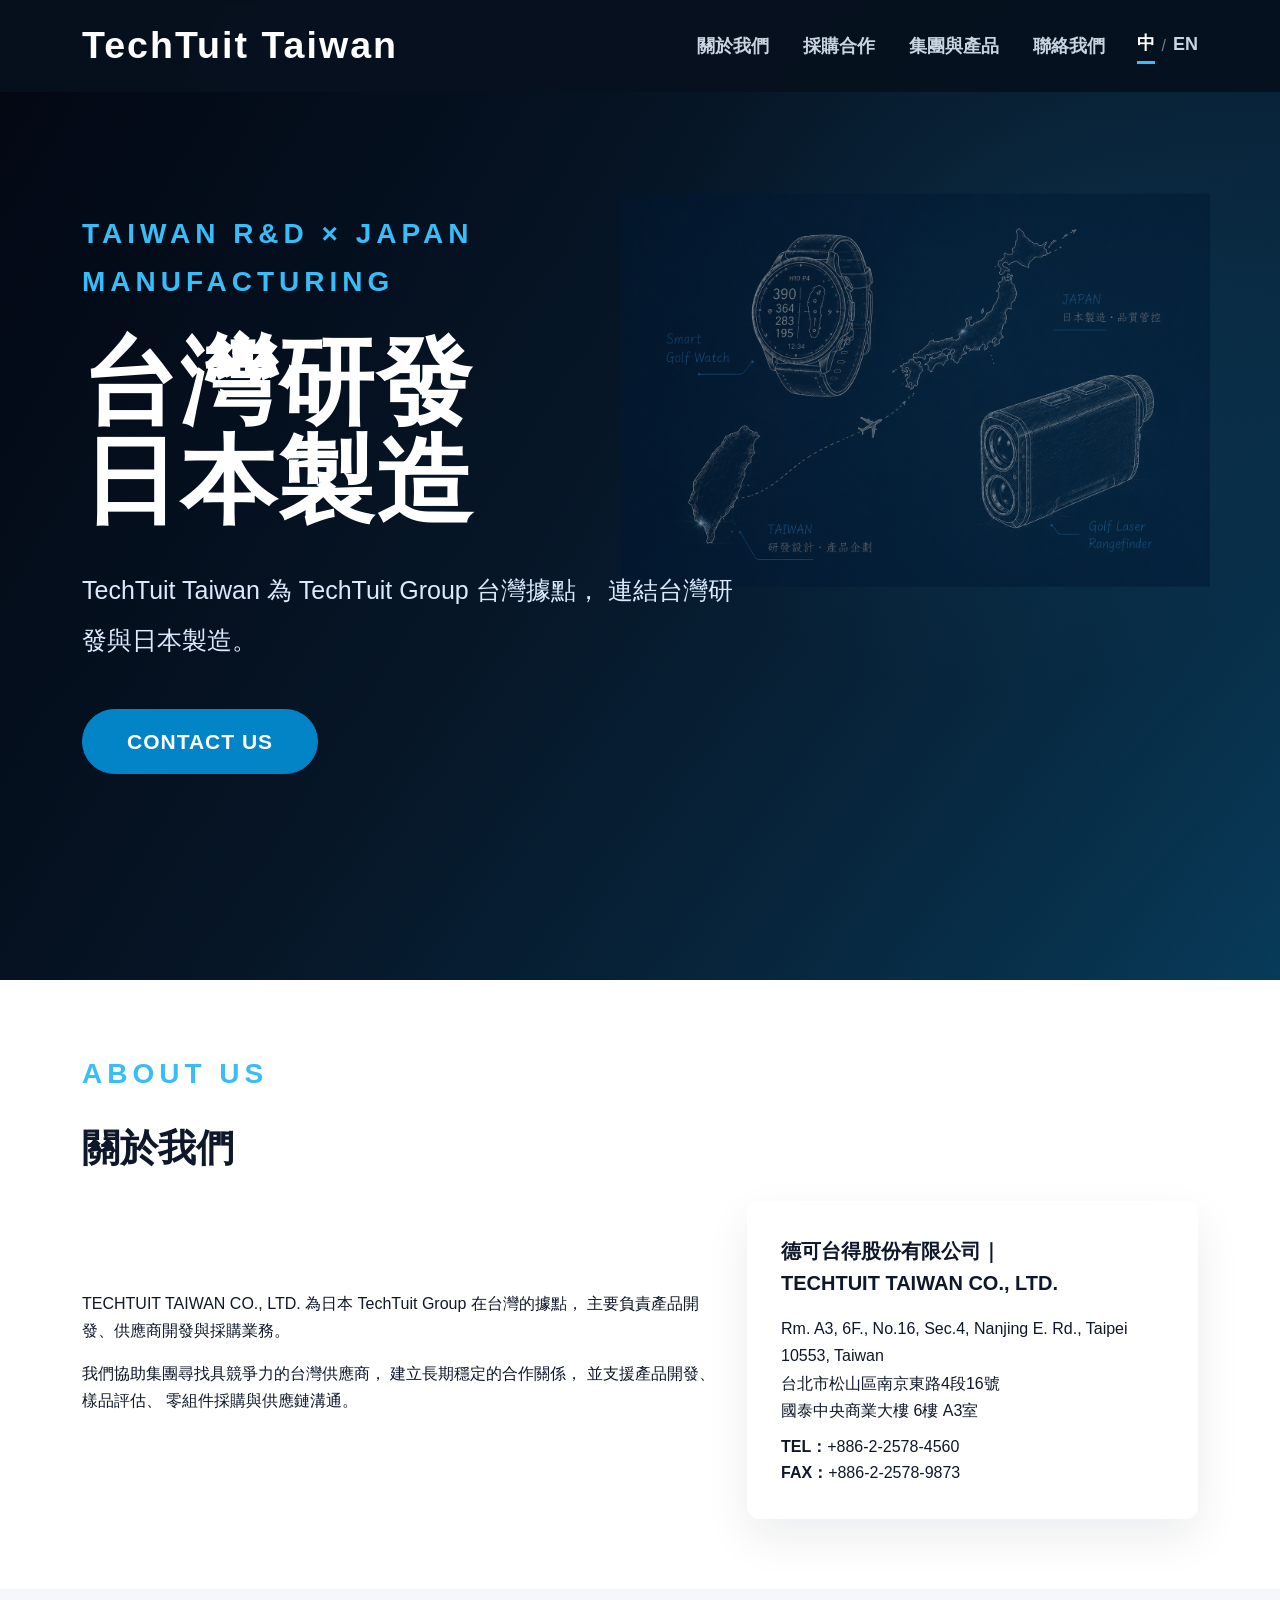
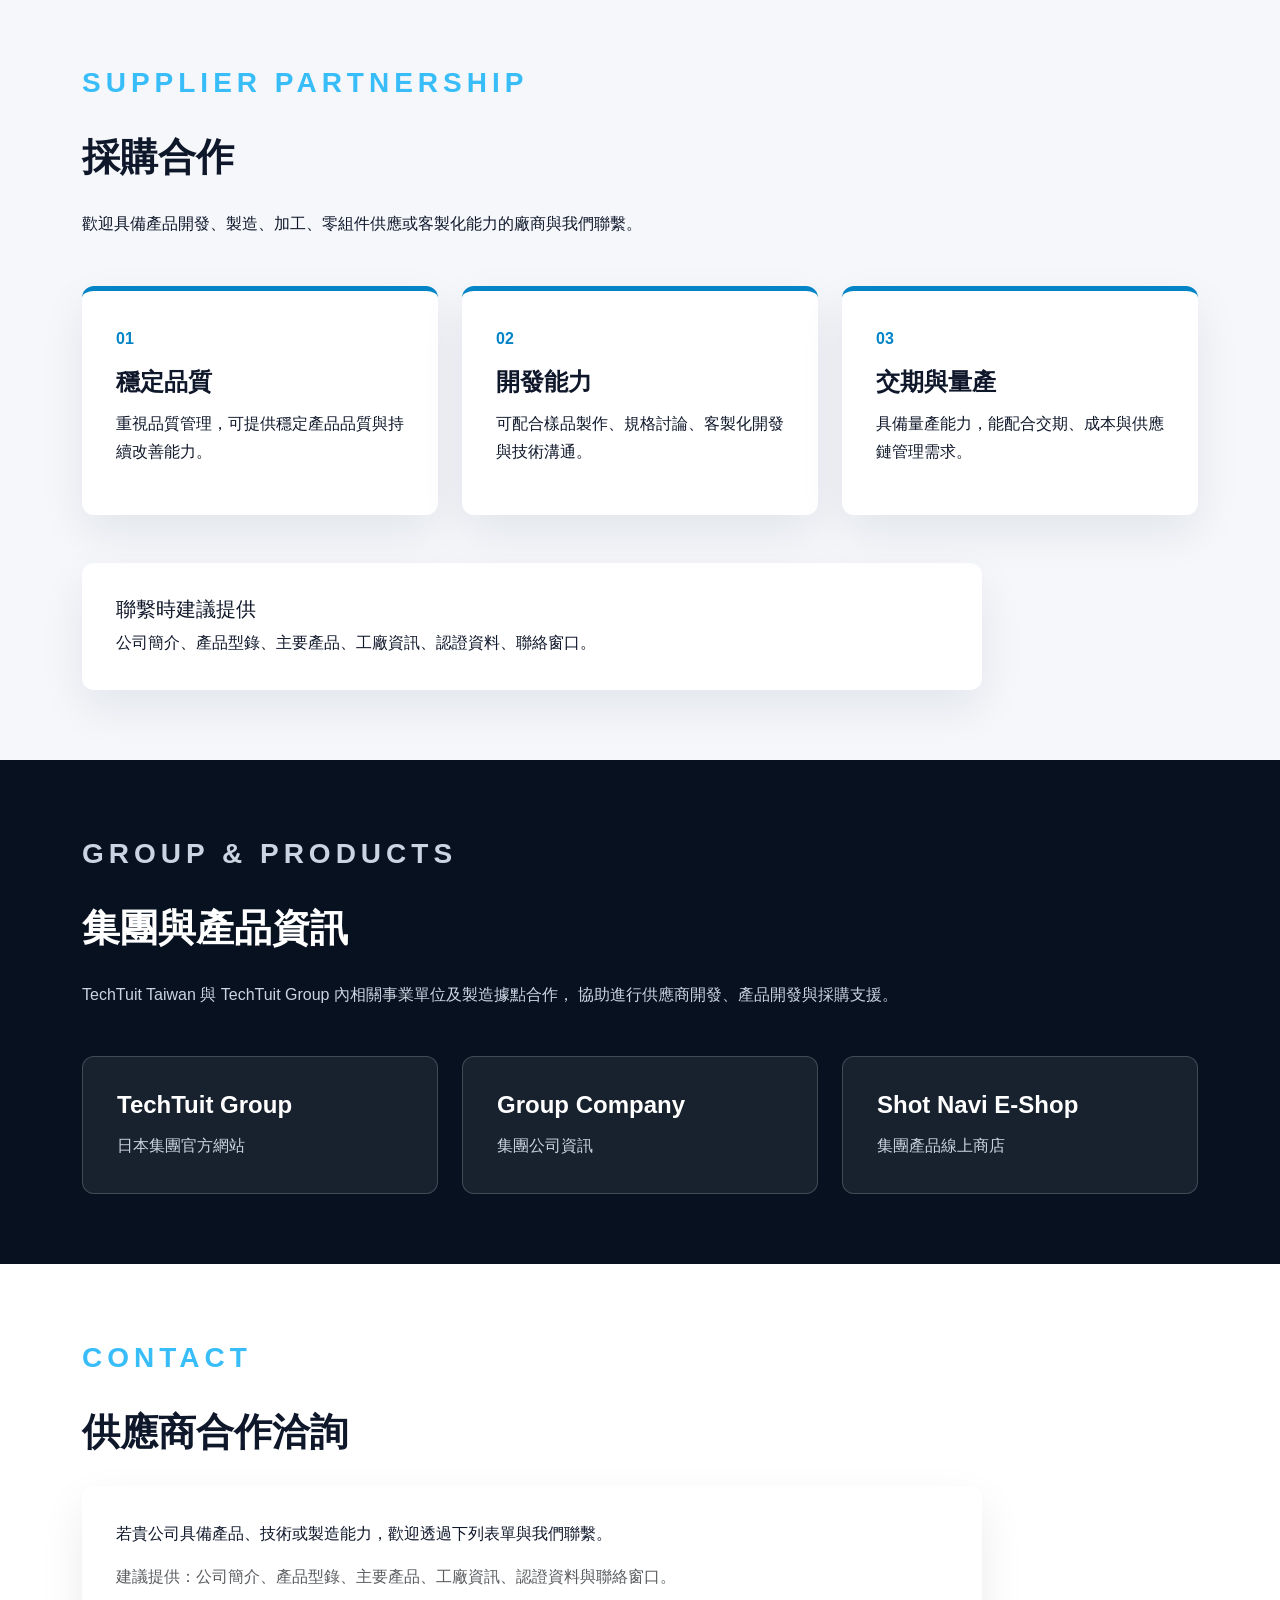
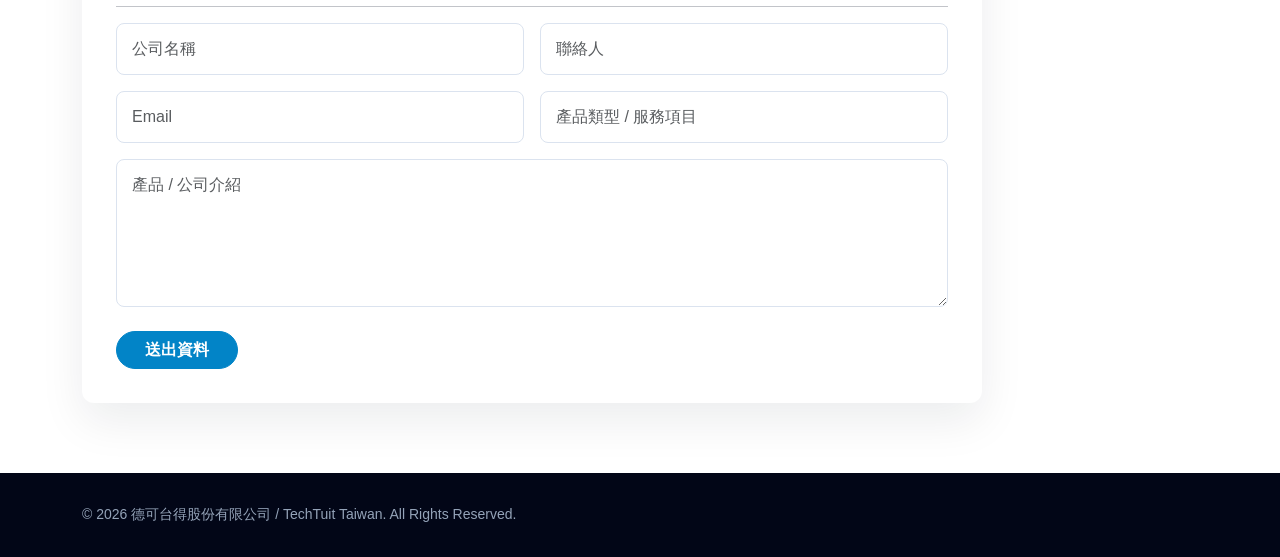
==== commit 0645db5e: "Add files via upload" ====
--- a/index.html
+++ b/index.html
@@ -3,11 +3,98 @@
 <head>
   <meta charset="utf-8">
   <meta name="viewport" content="width=device-width, initial-scale=1">
-  <title>TechTuit Taiwan | Taiwan R&D × Japan Manufacturing</title>
+  <title>TechTuit Taiwan 德可台得股份有限公司｜Taiwan R&D × Japan Manufacturing</title>
   <meta name="description" content="TechTuit Taiwan 連結台灣研發與日本製造，協助供應商開發、產品開發與採購合作。">
 
+  <!-- SEO -->
+  <link rel="canonical" href="https://www.techtuit.com.tw/">
+
+  <link rel="alternate"
+        hreflang="zh-TW"
+        href="https://www.techtuit.com.tw/">
+
+  <link rel="alternate"
+        hreflang="en"
+        href="https://www.techtuit.com.tw/en/">
+  <!-- CSS -->
   <link href="https://cdn.jsdelivr.net/npm/bootstrap@5.3.3/dist/css/bootstrap.min.css" rel="stylesheet">
   <link href="style.css" rel="stylesheet">
+<!-- Open Graph -->
+<meta property="og:type" content="website">
+<meta property="og:site_name" content="TechTuit Taiwan">
+<meta property="og:title" content="TechTuit Taiwan 德可台得股份有限公司｜台灣研發 × 日本製造">
+<meta property="og:description" content="TechTuit Taiwan 為日本 TechTuit Group 台灣據點，連結台灣研發與日本製造，協助供應商開發、產品開發與採購合作。">
+<meta property="og:url" content="https://www.techtuit.com.tw/">
+<meta property="og:image" content="https://www.techtuit.com.tw/images/mainDraw0.png">
+<meta property="og:locale" content="zh_TW">
+
+<!-- Organization Schema -->
+<script type="application/ld+json">
+{
+  "@context": "https://schema.org",
+  "@type": "Organization",
+  "name": "TechTuit Taiwan",
+  "alternateName": [
+    "德可台得股份有限公司",
+    "TECHTUIT TAIWAN CO., LTD."
+  ],
+  "url": "https://www.techtuit.com.tw/",
+  "logo": "https://www.techtuit.com.tw/images/mainDraw0.png",
+  "description": "TechTuit Taiwan（德可台得股份有限公司）為日本 TechTuit Group 在台灣的據點，連結台灣研發與日本製造，協助供應商開發、產品開發與採購合作。",
+  "telephone": "+886-2-2578-4560",
+  "faxNumber": "+886-2-2578-9873",
+  "address": {
+    "@type": "PostalAddress",
+    "streetAddress": "Rm. A3, 6F., No.16, Sec.4, Nanjing E. Rd.",
+    "addressLocality": "Songshan District",
+    "addressRegion": "Taipei City",
+    "postalCode": "10553",
+    "addressCountry": "TW"
+  },
+  "parentOrganization": {
+    "@type": "Organization",
+    "name": "TECHTUIT CO., LTD.",
+    "url": "https://www.techtuit.co.jp/"
+  },
+  "areaServed": [
+    "Taiwan",
+    "Japan"
+  ],
+  "knowsAbout": [
+    "Supplier Development",
+    "Product Development",
+    "Procurement",
+    "Taiwan R&D",
+    "Japan Manufacturing"
+  ]
+}
+</script>
+<!-- Website Schema -->
+<script type="application/ld+json">
+{
+  "@context": "https://schema.org",
+  "@type": "WebSite",
+  "name": "TechTuit Taiwan",
+  "alternateName": "德可台得股份有限公司",
+  "url": "https://www.techtuit.com.tw/",
+  "inLanguage": "zh-TW",
+  "publisher": {
+    "@type": "Organization",
+    "name": "TechTuit Taiwan",
+    "url": "https://www.techtuit.com.tw/"
+  }
+}
+</script>
+<!-- Twitter / X Card -->
+<meta name="twitter:card" content="summary_large_image">
+<meta name="twitter:title" content="TechTuit Taiwan 德可台得股份有限公司｜台灣研發 × 日本製造">
+<meta name="twitter:description" content="TechTuit Taiwan 為日本 TechTuit Group 台灣據點，連結台灣研發與日本製造，協助供應商開發、產品開發與採購合作。">
+<meta name="twitter:image" content="https://www.techtuit.com.tw/images/mainDraw0.png">
+
+
+
+
+
 </head>
 
 <body>
--- a/style.css
+++ b/style.css
@@ -99,9 +99,11 @@
 
 .hero-image {
   position: absolute;
-  right: -170px;
-  top: -35px;
-  width: 72%;
+  right: 0;
+  top: 180px;
+  transform: translateY(-50%);
+  width:  min(46vw, 720px);
+  max-width: 720px;
   opacity: .5;
   z-index: 1;
   pointer-events: none;
@@ -111,6 +113,7 @@
   width: 100%;
   height: auto;
   display: block;
+  object-fit: contain;
 }
 
 .eyebrow,
@@ -349,15 +352,70 @@
   }
 
   .hero-image {
-    right: -160px;
-    top: 80px;
-    width: 68%;
+    right: 0;
+    top: 50%;
+    transform: translateY(-50%);
+    width:min(48vw, 620px);
     opacity: .35;
   }
 }
-
 /* MOBILE */
 @media (max-width: 768px) {
+
+  .navbar {
+    min-height: 72px;
+  }
+
+  .navbar-toggler {
+    border: 1px solid rgba(255,255,255,.3);
+    padding: 8px 10px;
+  }
+
+  .navbar-toggler:focus {
+    box-shadow: none;
+  }
+
+  .navbar-collapse {
+    position: fixed;
+    top: 72px;
+    left: 0;
+    width: 80%;
+    max-width: 360px;
+    height: calc(100vh - 72px);
+    background: #07111f;
+    padding: 30px;
+    z-index: 9999;
+    transform: translateX(-100%);
+    transition: transform .3s ease;
+    overflow-y: auto;
+  }
+
+  .navbar-collapse.show {
+    transform: translateX(0);
+  }
+
+  .navbar-nav {
+    align-items: flex-start !important;
+  }
+
+  .nav-link {
+    display: block;
+    font-size: 24px;
+    font-weight: 800;
+    margin: 12px 0;
+    color: #fff !important;
+  }
+
+  .lang-switch {
+    margin-top: 25px;
+    padding-top: 20px;
+    border-top: 1px solid rgba(255,255,255,.15);
+  }
+
+  .lang-switch a {
+    font-size: 20px;
+  }
+
   .navbar-brand {
     font-size: 1.45rem;
   }
@@ -392,6 +450,7 @@
     position: relative;
     right: auto;
     top: auto;
+    transform: none;
     width: 115%;
     margin-left: -8%;
     margin-top: 36px;
@@ -419,30 +478,4 @@
   .link-card h4 {
     font-size: 20px;
   }
-}
-
-/* SMALL MOBILE */
-@media (max-width: 480px) {
-  .navbar-brand {
-    font-size: 1.15rem;
-    letter-spacing: 1px;
-  }
-
-  .hero {
-    padding: 118px 0 58px;
-  }
-
-  .hero h1 {
-    font-size: 43px;
-  }
-
-  .hero .lead {
-    font-size: 15.5px;
-  }
-
-  .hero .btn-primary {
-    width: 100%;
-    padding: 14px 20px;
-    font-size: 17px;
-  }
 }
